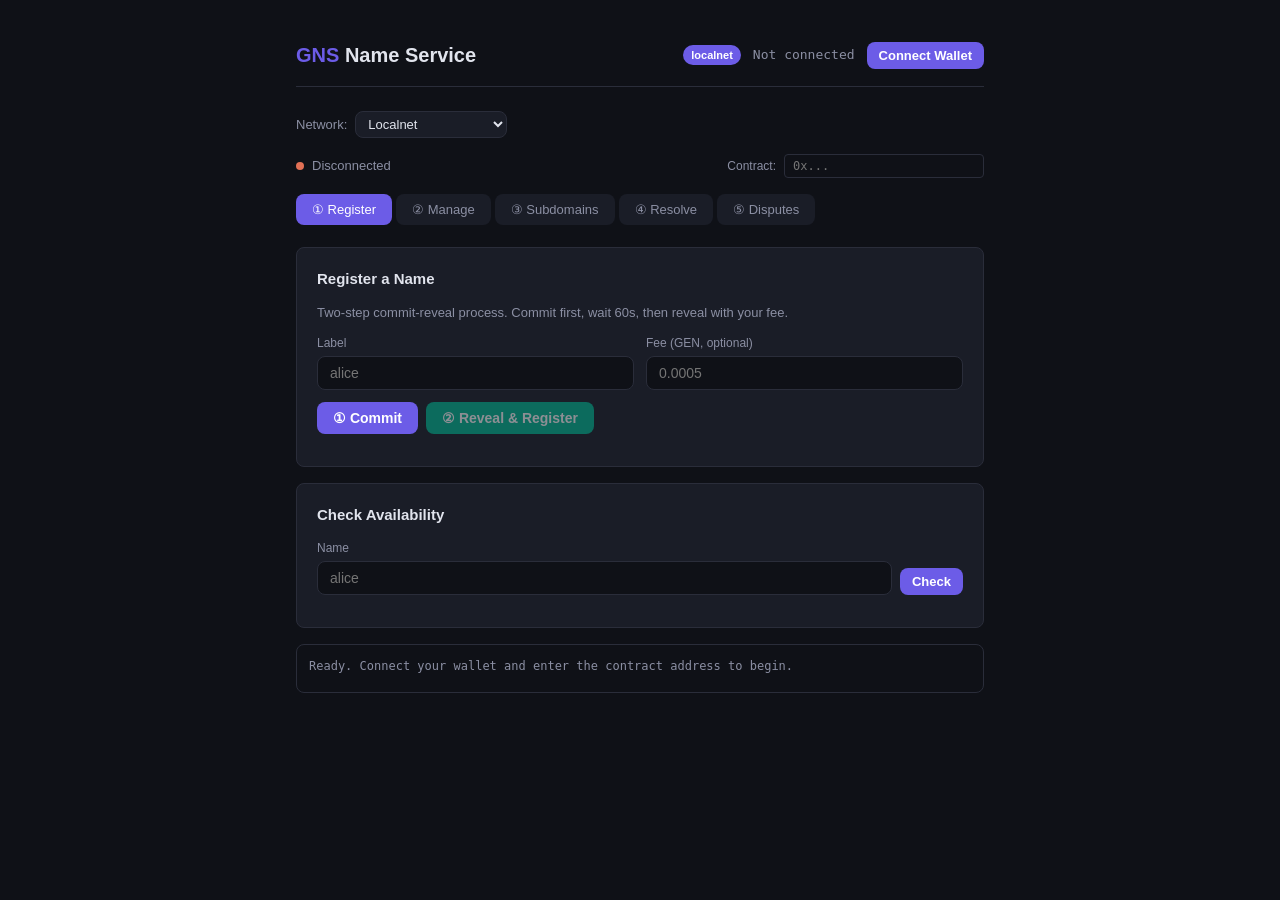
==== frontend/index.html @ 8f286715 "test frontend" ====
<!DOCTYPE html>
<html lang="en">
<head>
<meta charset="UTF-8">
<meta name="viewport" content="width=device-width, initial-scale=1.0">
<title>GNS — GenLayer Name Service</title>
<style>
  :root {
    --bg: #0f1117;
    --surface: #1a1d27;
    --border: #2a2d3a;
    --text: #e1e4ed;
    --muted: #8b8fa3;
    --accent: #6c5ce7;
    --accent-hover: #7c6ef7;
    --success: #00b894;
    --error: #e17055;
    --warning: #fdcb6e;
    --radius: 8px;
    --font: 'Inter', -apple-system, BlinkMacSystemFont, 'Segoe UI', sans-serif;
  }

  * { margin: 0; padding: 0; box-sizing: border-box; }

  body {
    font-family: var(--font);
    background: var(--bg);
    color: var(--text);
    min-height: 100vh;
    line-height: 1.5;
  }

  .container { max-width: 720px; margin: 0 auto; padding: 24px 16px; }

  /* Header */
  .header {
    display: flex;
    align-items: center;
    justify-content: space-between;
    padding: 16px 0;
    border-bottom: 1px solid var(--border);
    margin-bottom: 24px;
  }
  .header h1 { font-size: 20px; font-weight: 700; }
  .header h1 span { color: var(--accent); }

  .wallet-info {
    display: flex;
    align-items: center;
    gap: 12px;
  }
  .wallet-info .address {
    font-size: 13px;
    color: var(--muted);
    font-family: monospace;
  }
  .wallet-info .network-badge {
    font-size: 11px;
    padding: 2px 8px;
    border-radius: 12px;
    background: var(--accent);
    color: white;
    font-weight: 600;
  }

  /* Network selector */
  .network-row {
    display: flex;
    align-items: center;
    gap: 8px;
    margin-bottom: 16px;
  }
  .network-row label { font-size: 13px; color: var(--muted); }
  .network-row select {
    background: var(--surface);
    border: 1px solid var(--border);
    color: var(--text);
    padding: 4px 8px;
    border-radius: var(--radius);
    font-size: 13px;
  }

  /* Buttons */
  .btn {
    padding: 8px 16px;
    border: none;
    border-radius: var(--radius);
    font-size: 14px;
    font-weight: 600;
    cursor: pointer;
    transition: background 0.15s, opacity 0.15s;
    font-family: var(--font);
  }
  .btn:disabled { opacity: 0.5; cursor: not-allowed; }
  .btn-primary { background: var(--accent); color: white; }
  .btn-primary:hover:not(:disabled) { background: var(--accent-hover); }
  .btn-sm { padding: 6px 12px; font-size: 13px; }
  .btn-danger { background: var(--error); color: white; }
  .btn-success { background: var(--success); color: white; }

  /* Inputs */
  .input-group { margin-bottom: 12px; }
  .input-group label {
    display: block;
    font-size: 12px;
    color: var(--muted);
    margin-bottom: 4px;
    font-weight: 500;
  }
  .input-group input, .input-group textarea {
    width: 100%;
    padding: 8px 12px;
    background: var(--bg);
    border: 1px solid var(--border);
    border-radius: var(--radius);
    color: var(--text);
    font-size: 14px;
    font-family: var(--font);
  }
  .input-group input:focus, .input-group textarea:focus {
    outline: none;
    border-color: var(--accent);
  }
  .input-group textarea { resize: vertical; min-height: 60px; }
  .input-row { display: flex; gap: 8px; align-items: flex-end; }
  .input-row .input-group { flex: 1; }

  /* Tabs */
  .tabs {
    display: flex;
    gap: 4px;
    margin-bottom: 20px;
    overflow-x: auto;
    padding-bottom: 2px;
  }
  .tab {
    padding: 8px 16px;
    border: none;
    background: var(--surface);
    color: var(--muted);
    border-radius: var(--radius);
    cursor: pointer;
    font-size: 13px;
    font-weight: 500;
    white-space: nowrap;
    transition: background 0.15s, color 0.15s;
    font-family: var(--font);
  }
  .tab.active { background: var(--accent); color: white; }
  .tab:hover:not(.active) { background: var(--border); color: var(--text); }

  /* Panels */
  .panel { display: none; }
  .panel.active { display: block; }

  .card {
    background: var(--surface);
    border: 1px solid var(--border);
    border-radius: var(--radius);
    padding: 20px;
    margin-bottom: 16px;
  }
  .card h3 {
    font-size: 15px;
    font-weight: 600;
    margin-bottom: 12px;
    color: var(--text);
  }
  .card p { font-size: 13px; color: var(--muted); margin-bottom: 12px; }

  /* Timer */
  .timer {
    font-size: 13px;
    color: var(--warning);
    margin: 8px 0;
    font-weight: 500;
  }
  .timer.ready { color: var(--success); }

  /* Log */
  .log-area {
    background: var(--bg);
    border: 1px solid var(--border);
    border-radius: var(--radius);
    padding: 12px;
    max-height: 240px;
    overflow-y: auto;
    font-family: 'SF Mono', 'Fira Code', monospace;
    font-size: 12px;
    line-height: 1.6;
    margin-top: 16px;
  }
  .log-entry { margin-bottom: 4px; }
  .log-entry.info { color: var(--muted); }
  .log-entry.success { color: var(--success); }
  .log-entry.error { color: var(--error); }
  .log-entry.warn { color: var(--warning); }

  .status-bar {
    display: flex;
    align-items: center;
    gap: 8px;
    margin-bottom: 16px;
    font-size: 13px;
    color: var(--muted);
  }
  .status-dot {
    width: 8px;
    height: 8px;
    border-radius: 50%;
    background: var(--error);
  }
  .status-dot.connected { background: var(--success); }

  .spinner {
    display: inline-block;
    width: 14px;
    height: 14px;
    border: 2px solid var(--border);
    border-top-color: var(--accent);
    border-radius: 50%;
    animation: spin 0.6s linear infinite;
    vertical-align: middle;
    margin-right: 6px;
  }
  @keyframes spin { to { transform: rotate(360deg); } }

  .hidden { display: none !important; }

  .result-box {
    background: var(--bg);
    border: 1px solid var(--border);
    border-radius: var(--radius);
    padding: 12px;
    margin-top: 12px;
    font-size: 13px;
    word-break: break-all;
  }
  .result-box .label { color: var(--muted); font-size: 11px; text-transform: uppercase; margin-bottom: 4px; }
  .result-box .value { font-family: monospace; }

  .two-col { display: grid; grid-template-columns: 1fr 1fr; gap: 12px; }
  @media (max-width: 500px) { .two-col { grid-template-columns: 1fr; } }
</style>
</head>
<body>

<div class="container">
  <!-- Header -->
  <div class="header">
    <h1><span>GNS</span> Name Service</h1>
    <div class="wallet-info">
      <span class="network-badge" id="networkBadge">localnet</span>
      <span class="address" id="walletAddress">Not connected</span>
      <button class="btn btn-primary btn-sm" id="connectBtn" onclick="connectWallet()">Connect Wallet</button>
    </div>
  </div>

  <!-- Network selector -->
  <div class="network-row">
    <label>Network:</label>
    <select id="networkSelect" onchange="switchNetwork(this.value)">
      <option value="localnet">Localnet</option>
      <option value="studionet">StudioNet (gasless)</option>
      <option value="testnetBradbury">Testnet Bradbury</option>
      <option value="testnetAsimov">Testnet Asimov</option>
    </select>
  </div>

  <!-- Status -->
  <div class="status-bar">
    <div class="status-dot" id="statusDot"></div>
    <span id="statusText">Disconnected</span>
    <span style="margin-left: auto; font-size: 12px;">Contract:</span>
    <input type="text" id="contractAddr" placeholder="0x..."
      style="width: 200px; padding: 4px 8px; background: var(--bg); border: 1px solid var(--border); border-radius: 4px; color: var(--text); font-size: 12px; font-family: monospace;">
  </div>

  <!-- Tabs -->
  <div class="tabs">
    <button class="tab active" onclick="switchTab('register')">① Register</button>
    <button class="tab" onclick="switchTab('manage')">② Manage</button>
    <button class="tab" onclick="switchTab('subdomain')">③ Subdomains</button>
    <button class="tab" onclick="switchTab('resolve')">④ Resolve</button>
    <button class="tab" onclick="switchTab('disputes')">⑤ Disputes</button>
  </div>

  <!-- Panel: Register -->
  <div class="panel active" id="panel-register">
    <div class="card">
      <h3>Register a Name</h3>
      <p>Two-step commit-reveal process. Commit first, wait 60s, then reveal with your fee.</p>

      <div class="two-col">
        <div class="input-group">
          <label>Label</label>
          <input type="text" id="regLabel" placeholder="alice">
        </div>
        <div class="input-group">
          <label>Fee (GEN, optional)</label>
          <input type="text" id="regFee" placeholder="0.0005">
        </div>
      </div>

      <div style="display: flex; gap: 8px; align-items: center; margin-bottom: 12px;">
        <button class="btn btn-primary" id="commitBtn" onclick="doCommit()">① Commit</button>
        <button class="btn btn-success" id="revealBtn" onclick="doReveal()" disabled>② Reveal & Register</button>
      </div>

      <div class="timer hidden" id="commitTimer">Waiting… 60s remaining</div>

      <div class="result-box hidden" id="regResult">
        <div class="label">Result</div>
        <div class="value" id="regResultValue"></div>
      </div>
    </div>

    <div class="card">
      <h3>Check Availability</h3>
      <div class="input-row">
        <div class="input-group">
          <label>Name</label>
          <input type="text" id="availName" placeholder="alice">
        </div>
        <button class="btn btn-primary btn-sm" onclick="checkAvailability()" style="margin-bottom: 12px;">Check</button>
      </div>
      <div class="result-box hidden" id="availResult">
        <div class="label">Status</div>
        <div class="value" id="availResultValue"></div>
      </div>
    </div>
  </div>

  <!-- Panel: Manage -->
  <div class="panel" id="panel-manage">
    <div class="card">
      <h3>Set Resolved Address</h3>
      <div class="input-group">
        <label>Name</label>
        <input type="text" id="setName" placeholder="alice">
      </div>
      <div class="input-group">
        <label>Target Address</label>
        <input type="text" id="setAddr" placeholder="0x...">
      </div>
      <button class="btn btn-primary" onclick="doSetAddr()">Set Address</button>
    </div>

    <div class="card">
      <h3>Set Text Record</h3>
      <div class="two-col">
        <div class="input-group">
          <label>Name</label>
          <input type="text" id="textName" placeholder="alice">
        </div>
        <div class="input-group">
          <label>Key</label>
          <input type="text" id="textKey" placeholder="avatar">
        </div>
      </div>
      <div class="input-group">
        <label>Value</label>
        <input type="text" id="textValue" placeholder="ipfs://Qm...">
      </div>
      <button class="btn btn-primary" onclick="doSetText()">Set Text</button>
    </div>

    <div class="card">
      <h3>Set Primary Name</h3>
      <div class="input-group">
        <label>Name</label>
        <input type="text" id="primaryName" placeholder="alice">
      </div>
      <button class="btn btn-primary" onclick="doSetPrimary()">Set Primary</button>
    </div>

    <div class="card">
      <h3>Transfer Name</h3>
      <div class="two-col">
        <div class="input-group">
          <label>Name</label>
          <input type="text" id="transferName" placeholder="alice">
        </div>
        <div class="input-group">
          <label>New Owner</label>
          <input type="text" id="transferTo" placeholder="0x...">
        </div>
      </div>
      <button class="btn btn-primary" onclick="doTransfer()">Transfer</button>
    </div>

    <div class="card">
      <h3>Renew Name</h3>
      <div class="input-row">
        <div class="input-group">
          <label>Name</label>
          <input type="text" id="renewName" placeholder="alice">
        </div>
        <div class="input-group">
          <label>Fee (GEN)</label>
          <input type="text" id="renewFee" placeholder="0.0005">
        </div>
      </div>
      <button class="btn btn-primary" onclick="doRenew()">Renew</button>
    </div>
  </div>

  <!-- Panel: Subdomains -->
  <div class="panel" id="panel-subdomain">
    <div class="card">
      <h3>Register Subdomain</h3>
      <p>Creates a subdomain under a name you own. e.g. "blog" under "alice" → "blog.alice"</p>
      <div class="two-col">
        <div class="input-group">
          <label>Subdomain Label</label>
          <input type="text" id="subLabel" placeholder="blog">
        </div>
        <div class="input-group">
          <label>Parent Name</label>
          <input type="text" id="subParent" placeholder="alice">
        </div>
      </div>
      <button class="btn btn-primary" onclick="doRegisterSubdomain()">Register Subdomain</button>
    </div>
  </div>

  <!-- Panel: Resolve -->
  <div class="panel" id="panel-resolve">
    <div class="card">
      <h3>Resolve Name</h3>
      <div class="input-row">
        <div class="input-group">
          <label>Full Name</label>
          <input type="text" id="resolveName" placeholder="alice">
        </div>
        <button class="btn btn-primary btn-sm" onclick="doResolve()" style="margin-bottom: 12px;">Resolve</button>
      </div>
      <div class="result-box hidden" id="resolveResult">
        <div class="label">Resolved Address</div>
        <div class="value" id="resolveResultValue"></div>
      </div>
    </div>

    <div class="card">
      <h3>Reverse Resolve</h3>
      <div class="input-row">
        <div class="input-group">
          <label>Address</label>
          <input type="text" id="rresolveAddr" placeholder="0x...">
        </div>
        <button class="btn btn-primary btn-sm" onclick="doReverseResolve()" style="margin-bottom: 12px;">Lookup</button>
      </div>
      <div class="result-box hidden" id="rresolveResult">
        <div class="label">Primary Name</div>
        <div class="value" id="rresolveResultValue"></div>
      </div>
    </div>

    <div class="card">
      <h3>Get Text Record</h3>
      <div class="two-col">
        <div class="input-group">
          <label>Name</label>
          <input type="text" id="getTextName" placeholder="alice">
        </div>
        <div class="input-group">
          <label>Key</label>
          <input type="text" id="getTextKey" placeholder="avatar">
        </div>
      </div>
      <button class="btn btn-primary" onclick="doGetText()">Get Text</button>
      <div class="result-box hidden" id="getTextResult">
        <div class="label">Value</div>
        <div class="value" id="getTextResultValue"></div>
      </div>
    </div>
  </div>

  <!-- Panel: Disputes -->
  <div class="panel" id="panel-disputes">
    <div class="card">
      <h3>File Dispute</h3>
      <p>Report a name for bad-faith registration or impersonation.</p>
      <div class="input-group">
        <label>Disputed Name</label>
        <input type="text" id="dispName" placeholder="coinbase">
      </div>
      <div class="input-group">
        <label>Reason</label>
        <input type="text" id="dispReason" placeholder="Phishing impersonation">
      </div>
      <div class="input-group">
        <label>Evidence URL</label>
        <input type="text" id="dispEvidence" placeholder="https://...">
      </div>
      <button class="btn btn-primary" onclick="doFileDispute()">File Dispute</button>
    </div>

    <div class="card">
      <h3>Resolve Dispute</h3>
      <div class="input-row">
        <div class="input-group">
          <label>Dispute ID</label>
          <input type="number" id="dispResolveId" placeholder="0">
        </div>
        <button class="btn btn-primary btn-sm" onclick="doResolveDispute()" style="margin-bottom: 12px;">Resolve</button>
      </div>
    </div>

    <div class="card">
      <h3>Get Dispute</h3>
      <div class="input-row">
        <div class="input-group">
          <label>Dispute ID</label>
          <input type="number" id="dispGetId" placeholder="0">
        </div>
        <button class="btn btn-primary btn-sm" onclick="doGetDispute()" style="margin-bottom: 12px;">Get</button>
      </div>
      <div class="result-box hidden" id="dispGetResult">
        <div class="label">Dispute</div>
        <div class="value" id="dispGetResultValue"></div>
      </div>
    </div>
  </div>

  <!-- Log -->
  <div class="log-area" id="logArea">
    <div class="log-entry info">Ready. Connect your wallet and enter the contract address to begin.</div>
  </div>
</div>

<script type="module">
// ==========================================================================
// GenLayerJS SDK import
// ==========================================================================
import { createClient, createAccount } from 'https://esm.sh/genlayer-js@latest';
import * as chains from 'https://esm.sh/genlayer-js@latest/chains';
import { TransactionStatus } from 'https://esm.sh/genlayer-js@latest/types';

// ==========================================================================
// State
// ==========================================================================
let client = null;
let readClient = null;
let account = null;
let currentChain = chains.localnet;
let currentAddress = '';
let commitState = { secret: null, key: null, timer: null, ready: false };

// Chain map
const chainMap = {
  localnet: chains.localnet,
  studionet: chains.studionet,
  testnetBradbury: chains.testnetBradbury,
  testnetAsimov: chains.testnetAsimov,
};

// ==========================================================================
// Logging
// ==========================================================================
function log(msg, type = 'info') {
  const area = document.getElementById('logArea');
  const entry = document.createElement('div');
  entry.className = `log-entry ${type}`;
  const ts = new Date().toLocaleTimeString();
  entry.textContent = `[${ts}] ${msg}`;
  area.appendChild(entry);
  area.scrollTop = area.scrollHeight;
}

function setStatus(connected) {
  document.getElementById('statusDot').className = `status-dot${connected ? ' connected' : ''}`;
  document.getElementById('statusText').textContent = connected ? 'Connected' : 'Disconnected';
}

// ==========================================================================
// Wallet connection
// ==========================================================================
window.connectWallet = async function() {
  try {
    if (!window.ethereum) {
      log('No wallet detected. Install MetaMask.', 'error');
      return;
    }

    log('Connecting wallet…');
    const accounts = await window.ethereum.request({ method: 'eth_requestAccounts' });
    currentAddress = accounts[0];

    document.getElementById('walletAddress').textContent =
      currentAddress.slice(0, 6) + '…' + currentAddress.slice(-4);

    // Build clients
    readClient = createClient({ chain: currentChain });

    account = createAccount();
    client = createClient({
      chain: currentChain,
      account: account,
      provider: window.ethereum,
    });

    setStatus(true);
    log(`Connected: ${currentAddress}`, 'success');
  } catch (err) {
    log(`Connection failed: ${err.message}`, 'error');
  }
};

// ==========================================================================
// Network switching
// ==========================================================================
window.switchNetwork = async function(network) {
  currentChain = chainMap[network] || chains.localnet;
  document.getElementById('networkBadge').textContent = network;

  if (client) {
    readClient = createClient({ chain: currentChain });
    client = createClient({
      chain: currentChain,
      account: account,
      provider: window.ethereum,
    });
    log(`Switched to ${network}`, 'success');
  }
};

// ==========================================================================
// Tab switching
// ==========================================================================
window.switchTab = function(name) {
  document.querySelectorAll('.tab').forEach(t => t.classList.remove('active'));
  document.querySelectorAll('.panel').forEach(p => p.classList.remove('active'));
  document.getElementById(`panel-${name}`).classList.add('active');
  // Find and activate the matching tab button
  document.querySelectorAll('.tab').forEach(t => {
    if (t.textContent.toLowerCase().includes(name.substring(0, 4))) t.classList.add('active');
  });
};

// ==========================================================================
// Helpers
// ==========================================================================
function getAddr() {
  const v = document.getElementById('contractAddr').value.trim();
  if (!v) { log('Enter the contract address first.', 'error'); return null; }
  return v;
}

function toWei(genStr) {
  if (!genStr || genStr === '0') return 0n;
  return BigInt(Math.round(parseFloat(genStr) * 1e18));
}

function showResult(id, value) {
  const box = document.getElementById(id);
  box.classList.remove('hidden');
  document.getElementById(id + 'Value').textContent = value;
}

async function waitForTx(hash, label) {
  log(`Tx submitted: ${hash}`, 'info');
  log(`Waiting for finalization…`);
  const receipt = await client.waitForTransactionReceipt({
    hash,
    status: TransactionStatus.FINALIZED,
    fullTransaction: false,
  });
  if (receipt.txExecutionResultName === 'FINISHED_WITH_RETURN') {
    log(`${label} ✓ Finalized`, 'success');
  } else if (receipt.txExecutionResultName === 'FINISHED_WITH_ERROR') {
    log(`${label} ✗ Execution failed`, 'error');
  } else {
    log(`${label} — Result: ${receipt.txExecutionResultName}`, 'warn');
  }
  return receipt;
}

// ==========================================================================
// 1. REGISTER — Commit / Reveal
// ==========================================================================
window.doCommit = async function() {
  const addr = getAddr();
  if (!addr || !client) return;

  const label = document.getElementById('regLabel').value.trim();
  if (!label) { log('Enter a label.', 'error'); return; }

  try {
    // Generate random 32-byte secret
    const secretBytes = crypto.getRandomValues(new Uint8Array(32));
    const secret = '0x' + Array.from(secretBytes).map(b => b.toString(16).padStart(2, '0')).join('');

    // Compute commitment hash (mirrors make_commitment)
    const normalized = label.toLowerCase();
    const labelBytes = new TextEncoder().encode(normalized);
    const senderBytes = hexToBytes(currentAddress);
    const secretBytesArr = hexToBytes(secret);

    const payload = new Uint8Array(labelBytes.length + senderBytes.length + secretBytesArr.length);
    payload.set(labelBytes, 0);
    payload.set(senderBytes, labelBytes.length);
    payload.set(secretBytesArr, labelBytes.length + senderBytes.length);

    const hashBuffer = await crypto.subtle.digest('SHA-256', payload);
    const commitment = '0x' + Array.from(new Uint8Array(hashBuffer)).map(b => b.toString(16).padStart(2, '0')).join('');

    commitState.secret = secret;
    commitState.key = commitment;

    log(`Committing: ${commitment.slice(0, 18)}…`);
    const hash = await client.writeContract({
      address: addr,
      functionName: 'commit',
      args: [commitment],
    });

    await waitForTx(hash, 'Commit');
    log('Secret saved. Wait 60s then click Reveal.', 'success');

    // Start countdown
    startCommitTimer();
  } catch (err) {
    log(`Commit failed: ${err.message}`, 'error');
  }
};

window.doReveal = async function() {
  const addr = getAddr();
  if (!addr || !client) return;

  const label = document.getElementById('regLabel').value.trim();
  if (!label) { log('Enter a label.', 'error'); return; }
  if (!commitState.secret) { log('No commitment found. Commit first.', 'error'); return; }

  try {
    const feeStr = document.getElementById('regFee').value.trim();
    const value = toWei(feeStr || '0.0005');

    log(`Revealing "${label}" with fee ${value / 10n**18n} GEN…`);
    const hash = await client.writeContract({
      address: addr,
      functionName: 'reveal',
      args: [label, commitState.secret],
      value: value,
    });

    const receipt = await waitForTx(hash, 'Reveal & Register');
    showResult('regResult', `Name "${label}" registered!`);
    commitState = { secret: null, key: null, timer: null, ready: false };
    document.getElementById('commitTimer').classList.add('hidden');
  } catch (err) {
    log(`Reveal failed: ${err.message}`, 'error');
  }
};

function startCommitTimer() {
  const timerEl = document.getElementById('commitTimer');
  const revealBtn = document.getElementById('revealBtn');
  timerEl.classList.remove('hidden');
  revealBtn.disabled = true;

  let remaining = 60;
  timerEl.textContent = `Waiting… ${remaining}s remaining`;
  timerEl.classList.remove('ready');

  if (commitState.timer) clearInterval(commitState.timer);
  commitState.timer = setInterval(() => {
    remaining--;
    if (remaining <= 0) {
      clearInterval(commitState.timer);
      timerEl.textContent = '✓ Ready to reveal';
      timerEl.classList.add('ready');
      revealBtn.disabled = false;
      commitState.ready = true;
    } else {
      timerEl.textContent = `Waiting… ${remaining}s remaining`;
    }
  }, 1000);
}

function hexToBytes(hex) {
  const clean = hex.startsWith('0x') ? hex.slice(2) : hex;
  const bytes = new Uint8Array(clean.length / 2);
  for (let i = 0; i < clean.length; i += 2) {
    bytes[i / 2] = parseInt(clean.substr(i, 2), 16);
  }
  return bytes;
}

// ==========================================================================
// Check Availability
// ==========================================================================
window.checkAvailability = async function() {
  const addr = getAddr();
  if (!addr || !readClient) return;

  const name = document.getElementById('availName').value.trim();
  if (!name) { log('Enter a name.', 'error'); return; }

  try {
    const result = await readClient.readContract({
      address: addr,
      functionName: 'is_available',
      args: [name, ''],
    });
    showResult('availResult', result ? '✓ Available' : '✗ Taken');
    log(`is_available("${name}") = ${result}`);
  } catch (err) {
    log(`Check failed: ${err.message}`, 'error');
  }
};

// ==========================================================================
// 2. MANAGE — Set records
// ==========================================================================
window.doSetAddr = async function() {
  const addr = getAddr();
  if (!addr || !client) return;

  const name = document.getElementById('setName').value.trim();
  const target = document.getElementById('setAddr').value.trim();
  if (!name || !target) { log('Fill in both fields.', 'error'); return; }

  try {
    log(`Setting addr for "${name}" → ${target}`);
    const hash = await client.writeContract({
      address: addr,
      functionName: 'set_addr',
      args: [name, target],
    });
    await waitForTx(hash, 'set_addr');
  } catch (err) {
    log(`set_addr failed: ${err.message}`, 'error');
  }
};

window.doSetText = async function() {
  const addr = getAddr();
  if (!addr || !client) return;

  const name = document.getElementById('textName').value.trim();
  const key = document.getElementById('textKey').value.trim();
  const value = document.getElementById('textValue').value.trim();
  if (!name || !key) { log('Name and key required.', 'error'); return; }

  try {
    log(`Setting text "${key}" for "${name}"`);
    const hash = await client.writeContract({
      address: addr,
      functionName: 'set_text',
      args: [name, key, value],
    });
    await waitForTx(hash, 'set_text');
  } catch (err) {
    log(`set_text failed: ${err.message}`, 'error');
  }
};

window.doSetPrimary = async function() {
  const addr = getAddr();
  if (!addr || !client) return;

  const name = document.getElementById('primaryName').value.trim();
  if (!name) { log('Enter a name.', 'error'); return; }

  try {
    log(`Setting primary name: "${name}"`);
    const hash = await client.writeContract({
      address: addr,
      functionName: 'set_primary_name',
      args: [name],
    });
    await waitForTx(hash, 'set_primary_name');
  } catch (err) {
    log(`set_primary_name failed: ${err.message}`, 'error');
  }
};

window.doTransfer = async function() {
  const addr = getAddr();
  if (!addr || !client) return;

  const name = document.getElementById('transferName').value.trim();
  const to = document.getElementById('transferTo').value.trim();
  if (!name || !to) { log('Fill in both fields.', 'error'); return; }

  try {
    log(`Transferring "${name}" → ${to}`);
    const hash = await client.writeContract({
      address: addr,
      functionName: 'transfer',
      args: [name, to],
    });
    await waitForTx(hash, 'transfer');
  } catch (err) {
    log(`transfer failed: ${err.message}`, 'error');
  }
};

window.doRenew = async function() {
  const addr = getAddr();
  if (!addr || !client) return;

  const name = document.getElementById('renewName').value.trim();
  if (!name) { log('Enter a name.', 'error'); return; }

  try {
    const feeStr = document.getElementById('renewFee').value.trim();
    const value = toWei(feeStr || '0.0005');
    log(`Renewing "${name}" with fee ${value / 10n**18n} GEN`);
    const hash = await client.writeContract({
      address: addr,
      functionName: 'renew',
      args: [name],
      value: value,
    });
    await waitForTx(hash, 'renew');
  } catch (err) {
    log(`renew failed: ${err.message}`, 'error');
  }
};

// ==========================================================================
// 3. SUBDOMAINS
// ==========================================================================
window.doRegisterSubdomain = async function() {
  const addr = getAddr();
  if (!addr || !client) return;

  const label = document.getElementById('subLabel').value.trim();
  const parent = document.getElementById('subParent').value.trim();
  if (!label || !parent) { log('Fill in both fields.', 'error'); return; }

  try {
    log(`Registering subdomain: ${label}.${parent}`);
    const hash = await client.writeContract({
      address: addr,
      functionName: 'register_subdomain',
      args: [label, parent],
    });
    const receipt = await waitForTx(hash, 'register_subdomain');
    log(`Subdomain registered: ${label}.${parent}`, 'success');
  } catch (err) {
    log(`register_subdomain failed: ${err.message}`, 'error');
  }
};

// ==========================================================================
// 4. RESOLVE
// ==========================================================================
window.doResolve = async function() {
  const addr = getAddr();
  if (!addr || !readClient) return;

  const name = document.getElementById('resolveName').value.trim();
  if (!name) { log('Enter a name.', 'error'); return; }

  try {
    const result = await readClient.readContract({
      address: addr,
      functionName: 'resolve',
      args: [name],
    });
    showResult('resolveResult', result);
    log(`resolve("${name}") = ${result}`);
  } catch (err) {
    log(`resolve failed: ${err.message}`, 'error');
  }
};

window.doReverseResolve = async function() {
  const addr = getAddr();
  if (!addr || !readClient) return;

  const raddr = document.getElementById('rresolveAddr').value.trim();
  if (!raddr) { log('Enter an address.', 'error'); return; }

  try {
    const result = await readClient.readContract({
      address: addr,
      functionName: 'reverse_resolve',
      args: [raddr],
    });
    showResult('rresolveResult', result || '(none)');
    log(`reverse_resolve(${raddr.slice(0, 10)}…) = ${result || '(none)'}`);
  } catch (err) {
    log(`reverse_resolve failed: ${err.message}`, 'error');
  }
};

window.doGetText = async function() {
  const addr = getAddr();
  if (!addr || !readClient) return;

  const name = document.getElementById('getTextName').value.trim();
  const key = document.getElementById('getTextKey').value.trim();
  if (!name || !key) { log('Fill in both fields.', 'error'); return; }

  try {
    const result = await readClient.readContract({
      address: addr,
      functionName: 'get_text',
      args: [name, key],
    });
    showResult('getTextResult', result || '(empty)');
    log(`get_text("${name}", "${key}") = ${result || '(empty)'}`);
  } catch (err) {
    log(`get_text failed: ${err.message}`, 'error');
  }
};

// ==========================================================================
// 5. DISPUTES
// ==========================================================================
window.doFileDispute = async function() {
  const addr = getAddr();
  if (!addr || !client) return;

  const name = document.getElementById('dispName').value.trim();
  const reason = document.getElementById('dispReason').value.trim();
  const evidence = document.getElementById('dispEvidence').value.trim();
  if (!name || !reason || !evidence) { log('All fields required.', 'error'); return; }

  try {
    log(`Filing dispute against "${name}"…`);
    const hash = await client.writeContract({
      address: addr,
      functionName: 'file_dispute',
      args: [name, reason, evidence],
    });
    const receipt = await waitForTx(hash, 'file_dispute');
    log('Dispute filed. Use resolve_dispute to adjudicate.', 'success');
  } catch (err) {
    log(`file_dispute failed: ${err.message}`, 'error');
  }
};

window.doResolveDispute = async function() {
  const addr = getAddr();
  if (!addr || !client) return;

  const id = document.getElementById('dispResolveId').value.trim();
  if (id === '') { log('Enter a dispute ID.', 'error'); return; }

  try {
    log(`Resolving dispute #${id}…`);
    const hash = await client.writeContract({
      address: addr,
      functionName: 'resolve_dispute',
      args: [parseInt(id)],
    });
    await waitForTx(hash, 'resolve_dispute');
  } catch (err) {
    log(`resolve_dispute failed: ${err.message}`, 'error');
  }
};

window.doGetDispute = async function() {
  const addr = getAddr();
  if (!addr || !readClient) return;

  const id = document.getElementById('dispGetId').value.trim();
  if (id === '') { log('Enter a dispute ID.', 'error'); return; }

  try {
    const result = await readClient.readContract({
      address: addr,
      functionName: 'get_dispute',
      args: [parseInt(id)],
    });
    const pretty = JSON.stringify(result, null, 2);
    showResult('dispGetResult', pretty);
    log(`Dispute #${id}:`, 'info');
    log(pretty);
  } catch (err) {
    log(`get_dispute failed: ${err.message}`, 'error');
  }
};

</script>

</body>
</html>
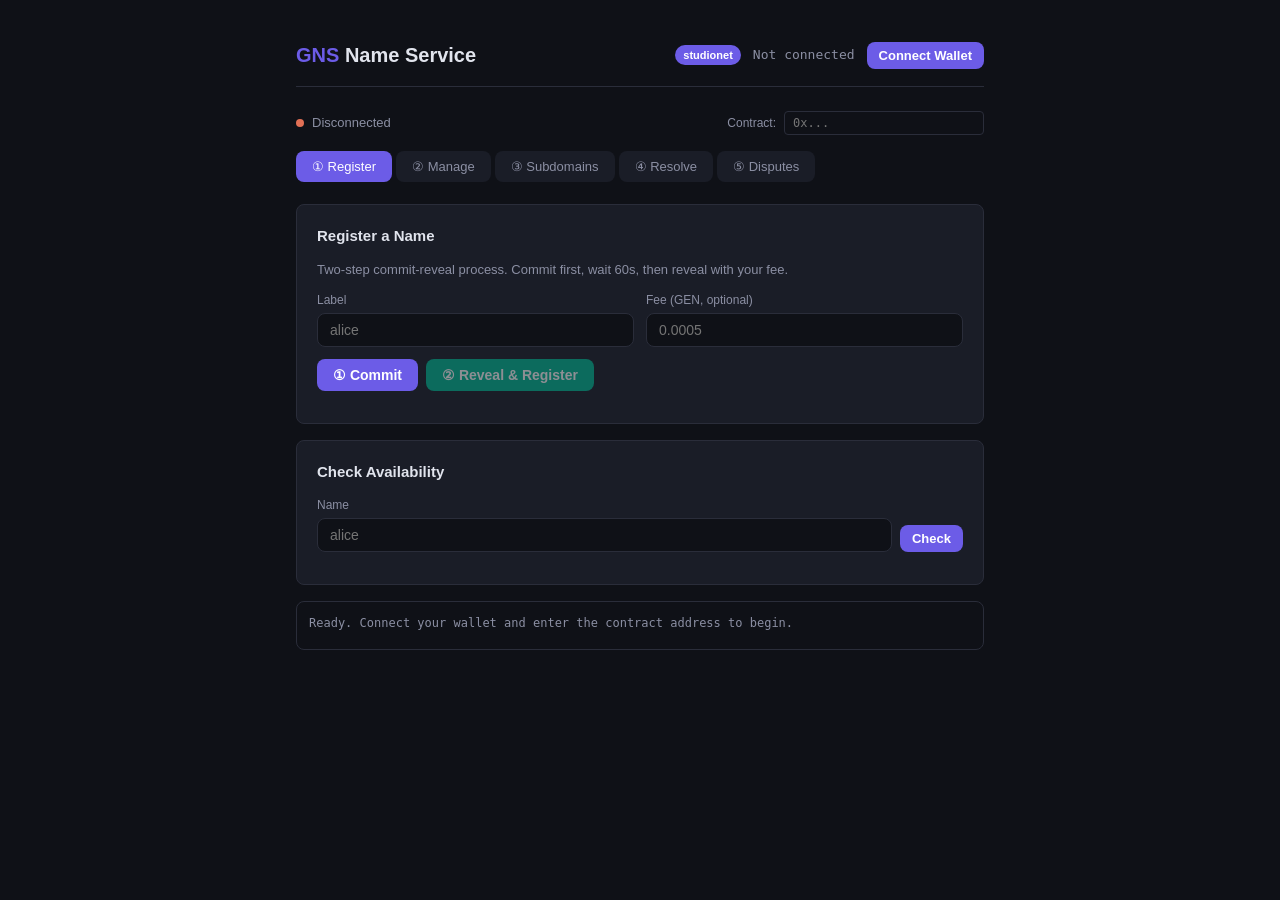
==== commit 3ab30866: "debug still" ====
--- a/frontend/index.html
+++ b/frontend/index.html
@@ -63,23 +63,6 @@
     font-weight: 600;
   }
 
-  /* Network selector */
-  .network-row {
-    display: flex;
-    align-items: center;
-    gap: 8px;
-    margin-bottom: 16px;
-  }
-  .network-row label { font-size: 13px; color: var(--muted); }
-  .network-row select {
-    background: var(--surface);
-    border: 1px solid var(--border);
-    color: var(--text);
-    padding: 4px 8px;
-    border-radius: var(--radius);
-    font-size: 13px;
-  }
-
   /* Buttons */
   .btn {
     padding: 8px 16px;
@@ -250,21 +233,10 @@
   <div class="header">
     <h1><span>GNS</span> Name Service</h1>
     <div class="wallet-info">
-      <span class="network-badge" id="networkBadge">localnet</span>
+      <span class="network-badge" id="networkBadge">studionet</span>
       <span class="address" id="walletAddress">Not connected</span>
       <button class="btn btn-primary btn-sm" id="connectBtn" onclick="connectWallet()">Connect Wallet</button>
     </div>
-  </div>
-
-  <!-- Network selector -->
-  <div class="network-row">
-    <label>Network:</label>
-    <select id="networkSelect" onchange="switchNetwork(this.value)">
-      <option value="localnet">Localnet</option>
-      <option value="studionet">StudioNet (gasless)</option>
-      <option value="testnetBradbury">Testnet Bradbury</option>
-      <option value="testnetAsimov">Testnet Asimov</option>
-    </select>
   </div>
 
   <!-- Status -->
@@ -533,8 +505,8 @@
 // ==========================================================================
 // GenLayerJS SDK import
 // ==========================================================================
-import { createClient, createAccount } from 'https://esm.sh/genlayer-js@latest';
-import * as chains from 'https://esm.sh/genlayer-js@latest/chains';
+import { createClient } from 'https://esm.sh/genlayer-js@latest';
+import { studionet } from 'https://esm.sh/genlayer-js@latest/chains';
 import { TransactionStatus } from 'https://esm.sh/genlayer-js@latest/types';
 
 // ==========================================================================
@@ -542,18 +514,8 @@
 // ==========================================================================
 let client = null;
 let readClient = null;
-let account = null;
-let currentChain = chains.localnet;
 let currentAddress = '';
 let commitState = { secret: null, key: null, timer: null, ready: false };
-
-// Chain map
-const chainMap = {
-  localnet: chains.localnet,
-  studionet: chains.studionet,
-  testnetBradbury: chains.testnetBradbury,
-  testnetAsimov: chains.testnetAsimov,
-};
 
 // ==========================================================================
 // Logging
@@ -591,37 +553,26 @@
       currentAddress.slice(0, 6) + '…' + currentAddress.slice(-4);
 
     // Build clients
-    readClient = createClient({ chain: currentChain });
-
-    account = createAccount();
+    readClient = createClient({ chain: studionet });
+
     client = createClient({
-      chain: currentChain,
-      account: account,
+      chain: studionet,
+      account: currentAddress,
       provider: window.ethereum,
     });
+
+    // Switch MetaMask to studionet before any writes
+    try {
+      await client.connect('studionet');
+      log('Wallet switched to studionet', 'success');
+    } catch (e) {
+      log(`Chain switch: ${e.message}`, 'warn');
+    }
 
     setStatus(true);
     log(`Connected: ${currentAddress}`, 'success');
   } catch (err) {
     log(`Connection failed: ${err.message}`, 'error');
-  }
-};
-
-// ==========================================================================
-// Network switching
-// ==========================================================================
-window.switchNetwork = async function(network) {
-  currentChain = chainMap[network] || chains.localnet;
-  document.getElementById('networkBadge').textContent = network;
-
-  if (client) {
-    readClient = createClient({ chain: currentChain });
-    client = createClient({
-      chain: currentChain,
-      account: account,
-      provider: window.ethereum,
-    });
-    log(`Switched to ${network}`, 'success');
   }
 };
 
@@ -708,6 +659,8 @@
     commitState.secret = secret;
     commitState.key = commitment;
 
+    log(`Frontend commitment: ${commitment}`);
+    log(`  label=${normalized}, sender=${currentAddress}`);
     log(`Committing: ${commitment.slice(0, 18)}…`);
     const hash = await client.writeContract({
       address: addr,
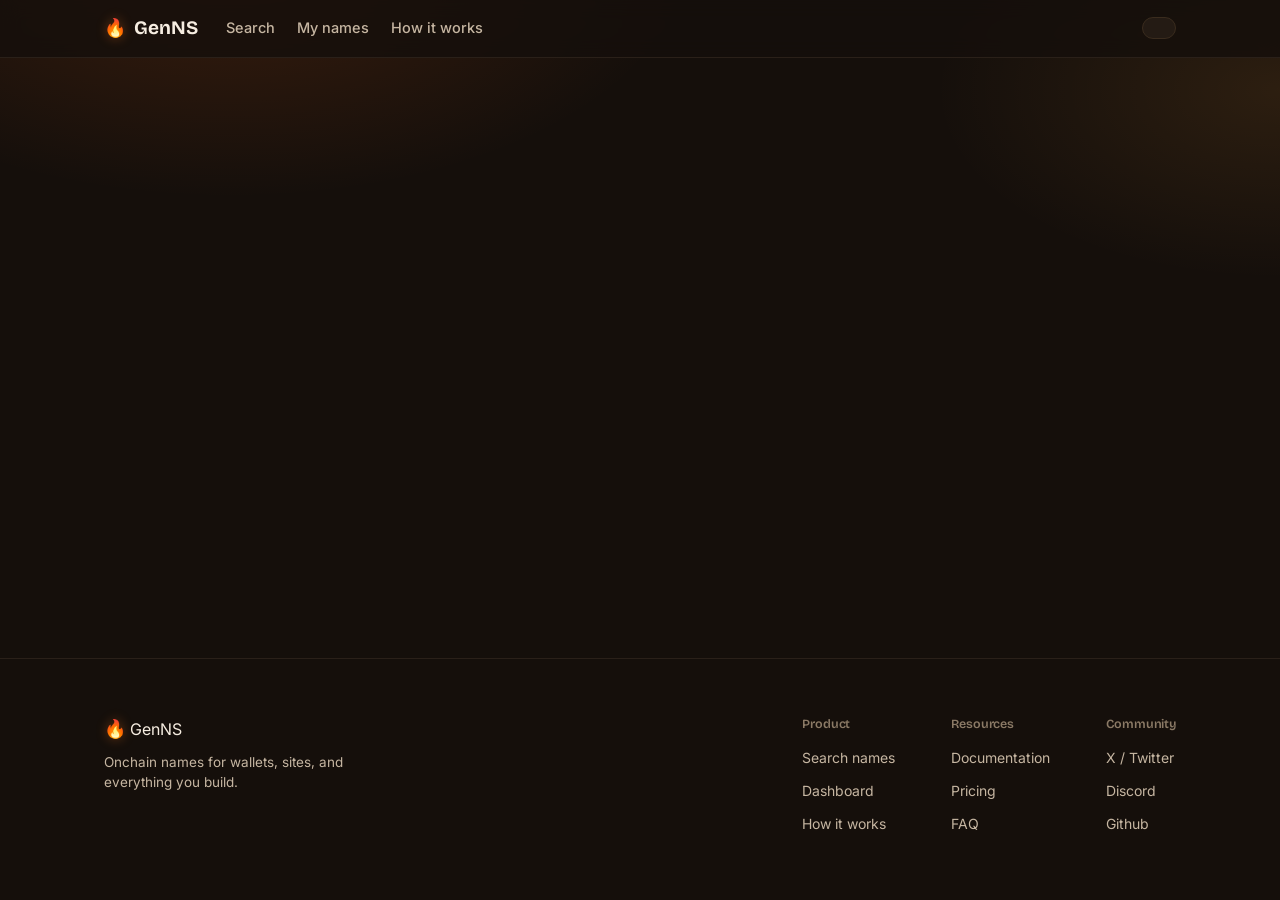
==== commit 27040794: "clean up directory" ====
--- a/frontend/index.html
+++ b/frontend/index.html
@@ -3,1035 +3,183 @@
 <head>
 <meta charset="UTF-8">
 <meta name="viewport" content="width=device-width, initial-scale=1.0">
-<title>GNS — GenLayer Name Service</title>
-<style>
-  :root {
-    --bg: #0f1117;
-    --surface: #1a1d27;
-    --border: #2a2d3a;
-    --text: #e1e4ed;
-    --muted: #8b8fa3;
-    --accent: #6c5ce7;
-    --accent-hover: #7c6ef7;
-    --success: #00b894;
-    --error: #e17055;
-    --warning: #fdcb6e;
-    --radius: 8px;
-    --font: 'Inter', -apple-system, BlinkMacSystemFont, 'Segoe UI', sans-serif;
-  }
-
-  * { margin: 0; padding: 0; box-sizing: border-box; }
-
-  body {
-    font-family: var(--font);
-    background: var(--bg);
-    color: var(--text);
-    min-height: 100vh;
-    line-height: 1.5;
-  }
-
-  .container { max-width: 720px; margin: 0 auto; padding: 24px 16px; }
-
-  /* Header */
-  .header {
-    display: flex;
-    align-items: center;
-    justify-content: space-between;
-    padding: 16px 0;
-    border-bottom: 1px solid var(--border);
-    margin-bottom: 24px;
-  }
-  .header h1 { font-size: 20px; font-weight: 700; }
-  .header h1 span { color: var(--accent); }
-
-  .wallet-info {
-    display: flex;
-    align-items: center;
-    gap: 12px;
-  }
-  .wallet-info .address {
-    font-size: 13px;
-    color: var(--muted);
-    font-family: monospace;
-  }
-  .wallet-info .network-badge {
-    font-size: 11px;
-    padding: 2px 8px;
-    border-radius: 12px;
-    background: var(--accent);
-    color: white;
-    font-weight: 600;
-  }
-
-  /* Buttons */
-  .btn {
-    padding: 8px 16px;
-    border: none;
-    border-radius: var(--radius);
-    font-size: 14px;
-    font-weight: 600;
-    cursor: pointer;
-    transition: background 0.15s, opacity 0.15s;
-    font-family: var(--font);
-  }
-  .btn:disabled { opacity: 0.5; cursor: not-allowed; }
-  .btn-primary { background: var(--accent); color: white; }
-  .btn-primary:hover:not(:disabled) { background: var(--accent-hover); }
-  .btn-sm { padding: 6px 12px; font-size: 13px; }
-  .btn-danger { background: var(--error); color: white; }
-  .btn-success { background: var(--success); color: white; }
-
-  /* Inputs */
-  .input-group { margin-bottom: 12px; }
-  .input-group label {
-    display: block;
-    font-size: 12px;
-    color: var(--muted);
-    margin-bottom: 4px;
-    font-weight: 500;
-  }
-  .input-group input, .input-group textarea {
-    width: 100%;
-    padding: 8px 12px;
-    background: var(--bg);
-    border: 1px solid var(--border);
-    border-radius: var(--radius);
-    color: var(--text);
-    font-size: 14px;
-    font-family: var(--font);
-  }
-  .input-group input:focus, .input-group textarea:focus {
-    outline: none;
-    border-color: var(--accent);
-  }
-  .input-group textarea { resize: vertical; min-height: 60px; }
-  .input-row { display: flex; gap: 8px; align-items: flex-end; }
-  .input-row .input-group { flex: 1; }
-
-  /* Tabs */
-  .tabs {
-    display: flex;
-    gap: 4px;
-    margin-bottom: 20px;
-    overflow-x: auto;
-    padding-bottom: 2px;
-  }
-  .tab {
-    padding: 8px 16px;
-    border: none;
-    background: var(--surface);
-    color: var(--muted);
-    border-radius: var(--radius);
-    cursor: pointer;
-    font-size: 13px;
-    font-weight: 500;
-    white-space: nowrap;
-    transition: background 0.15s, color 0.15s;
-    font-family: var(--font);
-  }
-  .tab.active { background: var(--accent); color: white; }
-  .tab:hover:not(.active) { background: var(--border); color: var(--text); }
-
-  /* Panels */
-  .panel { display: none; }
-  .panel.active { display: block; }
-
-  .card {
-    background: var(--surface);
-    border: 1px solid var(--border);
-    border-radius: var(--radius);
-    padding: 20px;
-    margin-bottom: 16px;
-  }
-  .card h3 {
-    font-size: 15px;
-    font-weight: 600;
-    margin-bottom: 12px;
-    color: var(--text);
-  }
-  .card p { font-size: 13px; color: var(--muted); margin-bottom: 12px; }
-
-  /* Timer */
-  .timer {
-    font-size: 13px;
-    color: var(--warning);
-    margin: 8px 0;
-    font-weight: 500;
-  }
-  .timer.ready { color: var(--success); }
-
-  /* Log */
-  .log-area {
-    background: var(--bg);
-    border: 1px solid var(--border);
-    border-radius: var(--radius);
-    padding: 12px;
-    max-height: 240px;
-    overflow-y: auto;
-    font-family: 'SF Mono', 'Fira Code', monospace;
-    font-size: 12px;
-    line-height: 1.6;
-    margin-top: 16px;
-  }
-  .log-entry { margin-bottom: 4px; }
-  .log-entry.info { color: var(--muted); }
-  .log-entry.success { color: var(--success); }
-  .log-entry.error { color: var(--error); }
-  .log-entry.warn { color: var(--warning); }
-
-  .status-bar {
-    display: flex;
-    align-items: center;
-    gap: 8px;
-    margin-bottom: 16px;
-    font-size: 13px;
-    color: var(--muted);
-  }
-  .status-dot {
-    width: 8px;
-    height: 8px;
-    border-radius: 50%;
-    background: var(--error);
-  }
-  .status-dot.connected { background: var(--success); }
-
-  .spinner {
-    display: inline-block;
-    width: 14px;
-    height: 14px;
-    border: 2px solid var(--border);
-    border-top-color: var(--accent);
-    border-radius: 50%;
-    animation: spin 0.6s linear infinite;
-    vertical-align: middle;
-    margin-right: 6px;
-  }
-  @keyframes spin { to { transform: rotate(360deg); } }
-
-  .hidden { display: none !important; }
-
-  .result-box {
-    background: var(--bg);
-    border: 1px solid var(--border);
-    border-radius: var(--radius);
-    padding: 12px;
-    margin-top: 12px;
-    font-size: 13px;
-    word-break: break-all;
-  }
-  .result-box .label { color: var(--muted); font-size: 11px; text-transform: uppercase; margin-bottom: 4px; }
-  .result-box .value { font-family: monospace; }
-
-  .two-col { display: grid; grid-template-columns: 1fr 1fr; gap: 12px; }
-  @media (max-width: 500px) { .two-col { grid-template-columns: 1fr; } }
-</style>
+<title>GenNS — claim your name onchain</title>
+<link rel="icon" href="data:image/svg+xml,<svg xmlns=%22http://www.w3.org/2000/svg%22 viewBox=%220 0 32 32%22><text y=%2224%22 font-size=%2226%22>🔥</text></svg>">
+<link rel="preconnect" href="https://fonts.googleapis.com">
+<link rel="preconnect" href="https://fonts.gstatic.com" crossorigin>
+<link href="https://fonts.googleapis.com/css2?family=Bricolage+Grotesque:opsz,wght@12..96,400..800&family=Inter:wght@400;500;600;700&family=JetBrains+Mono:wght@400;500&display=swap" rel="stylesheet">
+<link rel="stylesheet" href="styles.css">
 </head>
 <body>
 
-<div class="container">
-  <!-- Header -->
-  <div class="header">
-    <h1><span>GNS</span> Name Service</h1>
-    <div class="wallet-info">
-      <span class="network-badge" id="networkBadge">studionet</span>
-      <span class="address" id="walletAddress">Not connected</span>
-      <button class="btn btn-primary btn-sm" id="connectBtn" onclick="connectWallet()">Connect Wallet</button>
+<div class="ember-field" aria-hidden="true"></div>
+
+<header class="site-header">
+  <div class="header-inner">
+    <a href="#/" class="brand" data-nav>
+      <span class="brand-mark">🔥</span>
+      <span class="brand-name">GenNS</span>
+    </a>
+    <nav class="main-nav" id="mainNav">
+      <a href="#/" data-nav>Search</a>
+      <a href="#/names" data-nav>My names</a>
+      <a href="#/learn" data-nav>How it works</a>
+    </nav>
+    <div class="header-actions">
+      <button class="btn btn-ghost" id="navMenuToggle" aria-label="Toggle menu" aria-expanded="false">
+        <span class="burger"></span>
+      </button>
+      <button class="btn btn-wallet" id="walletBtn"></button>
     </div>
   </div>
+</header>
 
-  <!-- Status -->
-  <div class="status-bar">
-    <div class="status-dot" id="statusDot"></div>
-    <span id="statusText">Disconnected</span>
-    <span style="margin-left: auto; font-size: 12px;">Contract:</span>
-    <input type="text" id="contractAddr" placeholder="0x..."
-      style="width: 200px; padding: 4px 8px; background: var(--bg); border: 1px solid var(--border); border-radius: 4px; color: var(--text); font-size: 12px; font-family: monospace;">
-  </div>
+<main id="app" role="main"></main>
 
-  <!-- Tabs -->
-  <div class="tabs">
-    <button class="tab active" onclick="switchTab('register')">① Register</button>
-    <button class="tab" onclick="switchTab('manage')">② Manage</button>
-    <button class="tab" onclick="switchTab('subdomain')">③ Subdomains</button>
-    <button class="tab" onclick="switchTab('resolve')">④ Resolve</button>
-    <button class="tab" onclick="switchTab('disputes')">⑤ Disputes</button>
-  </div>
-
-  <!-- Panel: Register -->
-  <div class="panel active" id="panel-register">
-    <div class="card">
-      <h3>Register a Name</h3>
-      <p>Two-step commit-reveal process. Commit first, wait 60s, then reveal with your fee.</p>
-
-      <div class="two-col">
-        <div class="input-group">
-          <label>Label</label>
-          <input type="text" id="regLabel" placeholder="alice">
-        </div>
-        <div class="input-group">
-          <label>Fee (GEN, optional)</label>
-          <input type="text" id="regFee" placeholder="0.0005">
-        </div>
+<footer class="site-footer">
+  <div class="footer-inner">
+    <div class="footer-brand">
+      <span class="brand-mark">🔥</span>
+      <span class="brand-name">GenNS</span>
+      <p>Onchain names for wallets, sites, and everything you build.</p>
+    </div>
+    <div class="footer-links">
+      <div class="footer-col">
+        <h4>Product</h4>
+        <a href="#/" data-nav>Search names</a>
+        <a href="#/names" data-nav>Dashboard</a>
+        <a href="#/learn" data-nav>How it works</a>
       </div>
-
-      <div style="display: flex; gap: 8px; align-items: center; margin-bottom: 12px;">
-        <button class="btn btn-primary" id="commitBtn" onclick="doCommit()">① Commit</button>
-        <button class="btn btn-success" id="revealBtn" onclick="doReveal()" disabled>② Reveal & Register</button>
+      <div class="footer-col">
+        <h4>Resources</h4>
+        <a href="#/learn" data-nav>Documentation</a>
+        <a href="#/learn" data-nav>Pricing</a>
+        <a href="#/learn" data-nav>FAQ</a>
       </div>
-
-      <div class="timer hidden" id="commitTimer">Waiting… 60s remaining</div>
-
-      <div class="result-box hidden" id="regResult">
-        <div class="label">Result</div>
-        <div class="value" id="regResultValue"></div>
-      </div>
-    </div>
-
-    <div class="card">
-      <h3>Check Availability</h3>
-      <div class="input-row">
-        <div class="input-group">
-          <label>Name</label>
-          <input type="text" id="availName" placeholder="alice">
-        </div>
-        <button class="btn btn-primary btn-sm" onclick="checkAvailability()" style="margin-bottom: 12px;">Check</button>
-      </div>
-      <div class="result-box hidden" id="availResult">
-        <div class="label">Status</div>
-        <div class="value" id="availResultValue"></div>
+      <div class="footer-col">
+        <h4>Community</h4>
+        <a href="#" onclick="return false">X / Twitter</a>
+        <a href="#" onclick="return false">Discord</a>
+        <a href="#" onclick="return false">Github</a>
       </div>
     </div>
   </div>
+</footer>
 
-  <!-- Panel: Manage -->
-  <div class="panel" id="panel-manage">
-    <div class="card">
-      <h3>Set Resolved Address</h3>
-      <div class="input-group">
-        <label>Name</label>
-        <input type="text" id="setName" placeholder="alice">
+<div class="toast-stack" id="toastStack" aria-live="polite"></div>
+
+<!-- ============ TEMPLATES ============ -->
+
+<template id="tpl-home">
+  <section class="hero">
+    <div class="hero-inner">
+      <h1 class="hero-title">A name for everything<br>you own onchain.</h1>
+      <p class="hero-sub">Search, claim, and manage a human-readable identity — one name for your wallet, your site, and every app you connect.</p>
+      <form class="search-form" id="searchForm" autocomplete="off">
+        <div class="search-box">
+          <svg class="search-icon" width="20" height="20" viewBox="0 0 20 20" fill="none"><circle cx="9" cy="9" r="6.5" stroke="currentColor" stroke-width="1.6"/><path d="M14 14L18 18" stroke="currentColor" stroke-width="1.6" stroke-linecap="round"/></svg>
+          <input type="text" id="searchInput" placeholder="Search for a name" spellcheck="false">
+          <span class="search-suffix">.gen</span>
+        </div>
+        <div class="search-live" id="searchLive"></div>
+      </form>
+      <div class="hero-trending">
+        <span class="trending-label">Trending</span>
+        <div class="trending-list" id="trendingList"></div>
       </div>
-      <div class="input-group">
-        <label>Target Address</label>
-        <input type="text" id="setAddr" placeholder="0x...">
-      </div>
-      <button class="btn btn-primary" onclick="doSetAddr()">Set Address</button>
     </div>
+  </section>
 
-    <div class="card">
-      <h3>Set Text Record</h3>
-      <div class="two-col">
-        <div class="input-group">
-          <label>Name</label>
-          <input type="text" id="textName" placeholder="alice">
+  <section class="strip">
+    <div class="strip-inner">
+      <div class="stat"><span class="stat-num">2,481,902</span><span class="stat-label">Names registered</span></div>
+      <div class="stat"><span class="stat-num" id="statDefaultFee">—</span><span class="stat-label">Starting price / year</span></div>
+    </div>
+  </section>
+</template>
+
+<template id="tpl-search">
+  <section class="page-search">
+    <div class="page-inner">
+      <form class="search-form search-form--compact" id="searchFormPage" autocomplete="off">
+        <div class="search-box">
+          <svg class="search-icon" width="18" height="18" viewBox="0 0 20 20" fill="none"><circle cx="9" cy="9" r="6.5" stroke="currentColor" stroke-width="1.6"/><path d="M14 14L18 18" stroke="currentColor" stroke-width="1.6" stroke-linecap="round"/></svg>
+          <input type="text" id="searchInputPage" placeholder="Search for a name" spellcheck="false">
+          <span class="search-suffix">.gen</span>
         </div>
-        <div class="input-group">
-          <label>Key</label>
-          <input type="text" id="textKey" placeholder="avatar">
+      </form>
+      <div class="results-head">
+        <h2 id="resultsTitle">Results</h2>
+        <div class="filter-row" id="filterRow">
+          <button class="chip is-active" data-filter="all">All</button>
+          <button class="chip" data-filter="available">Available</button>
+          <button class="chip" data-filter="taken">Taken</button>
         </div>
       </div>
-      <div class="input-group">
-        <label>Value</label>
-        <input type="text" id="textValue" placeholder="ipfs://Qm...">
+      <div class="results-list" id="resultsList"></div>
+    </div>
+  </section>
+</template>
+
+<template id="tpl-name">
+  <section class="page-name">
+    <div class="page-inner page-inner--narrow">
+      <a href="#/" class="back-link" data-nav>&larr; Back to search</a>
+      <div class="name-card" id="nameCard"></div>
+    </div>
+  </section>
+</template>
+
+<template id="tpl-register">
+  <section class="page-register">
+    <div class="page-inner page-inner--narrow">
+      <div class="stepper" id="stepper"></div>
+      <div class="register-panel" id="registerPanel"></div>
+    </div>
+  </section>
+</template>
+
+<template id="tpl-names">
+  <section class="page-names">
+    <div class="page-inner">
+      <div class="page-head">
+        <h1>My names</h1>
+        <a href="#/" class="btn btn-primary" data-nav>Search names</a>
       </div>
-      <button class="btn btn-primary" onclick="doSetText()">Set Text</button>
+      <div id="namesBody"></div>
     </div>
+  </section>
+</template>
 
-    <div class="card">
-      <h3>Set Primary Name</h3>
-      <div class="input-group">
-        <label>Name</label>
-        <input type="text" id="primaryName" placeholder="alice">
-      </div>
-      <button class="btn btn-primary" onclick="doSetPrimary()">Set Primary</button>
+<template id="tpl-profile">
+  <section class="page-profile">
+    <div class="page-inner page-inner--narrow" id="profileBody"></div>
+  </section>
+</template>
+
+<template id="tpl-settings">
+  <section class="page-settings">
+    <div class="page-inner page-inner--narrow">
+      <a href="#/names" class="back-link" data-nav>&larr; Back to my names</a>
+      <div id="settingsBody"></div>
     </div>
+  </section>
+</template>
 
-    <div class="card">
-      <h3>Transfer Name</h3>
-      <div class="two-col">
-        <div class="input-group">
-          <label>Name</label>
-          <input type="text" id="transferName" placeholder="alice">
-        </div>
-        <div class="input-group">
-          <label>New Owner</label>
-          <input type="text" id="transferTo" placeholder="0x...">
-        </div>
-      </div>
-      <button class="btn btn-primary" onclick="doTransfer()">Transfer</button>
+<template id="tpl-learn">
+  <section class="page-learn">
+    <div class="page-inner page-inner--narrow">
+      <h1>How GenNS works</h1>
+      <div class="faq" id="faqList"></div>
     </div>
+  </section>
+</template>
 
-    <div class="card">
-      <h3>Renew Name</h3>
-      <div class="input-row">
-        <div class="input-group">
-          <label>Name</label>
-          <input type="text" id="renewName" placeholder="alice">
-        </div>
-        <div class="input-group">
-          <label>Fee (GEN)</label>
-          <input type="text" id="renewFee" placeholder="0.0005">
-        </div>
-      </div>
-      <button class="btn btn-primary" onclick="doRenew()">Renew</button>
-    </div>
-  </div>
-
-  <!-- Panel: Subdomains -->
-  <div class="panel" id="panel-subdomain">
-    <div class="card">
-      <h3>Register Subdomain</h3>
-      <p>Creates a subdomain under a name you own. e.g. "blog" under "alice" → "blog.alice"</p>
-      <div class="two-col">
-        <div class="input-group">
-          <label>Subdomain Label</label>
-          <input type="text" id="subLabel" placeholder="blog">
-        </div>
-        <div class="input-group">
-          <label>Parent Name</label>
-          <input type="text" id="subParent" placeholder="alice">
-        </div>
-      </div>
-      <button class="btn btn-primary" onclick="doRegisterSubdomain()">Register Subdomain</button>
-    </div>
-  </div>
-
-  <!-- Panel: Resolve -->
-  <div class="panel" id="panel-resolve">
-    <div class="card">
-      <h3>Resolve Name</h3>
-      <div class="input-row">
-        <div class="input-group">
-          <label>Full Name</label>
-          <input type="text" id="resolveName" placeholder="alice">
-        </div>
-        <button class="btn btn-primary btn-sm" onclick="doResolve()" style="margin-bottom: 12px;">Resolve</button>
-      </div>
-      <div class="result-box hidden" id="resolveResult">
-        <div class="label">Resolved Address</div>
-        <div class="value" id="resolveResultValue"></div>
-      </div>
-    </div>
-
-    <div class="card">
-      <h3>Reverse Resolve</h3>
-      <div class="input-row">
-        <div class="input-group">
-          <label>Address</label>
-          <input type="text" id="rresolveAddr" placeholder="0x...">
-        </div>
-        <button class="btn btn-primary btn-sm" onclick="doReverseResolve()" style="margin-bottom: 12px;">Lookup</button>
-      </div>
-      <div class="result-box hidden" id="rresolveResult">
-        <div class="label">Primary Name</div>
-        <div class="value" id="rresolveResultValue"></div>
-      </div>
-    </div>
-
-    <div class="card">
-      <h3>Get Text Record</h3>
-      <div class="two-col">
-        <div class="input-group">
-          <label>Name</label>
-          <input type="text" id="getTextName" placeholder="alice">
-        </div>
-        <div class="input-group">
-          <label>Key</label>
-          <input type="text" id="getTextKey" placeholder="avatar">
-        </div>
-      </div>
-      <button class="btn btn-primary" onclick="doGetText()">Get Text</button>
-      <div class="result-box hidden" id="getTextResult">
-        <div class="label">Value</div>
-        <div class="value" id="getTextResultValue"></div>
-      </div>
-    </div>
-  </div>
-
-  <!-- Panel: Disputes -->
-  <div class="panel" id="panel-disputes">
-    <div class="card">
-      <h3>File Dispute</h3>
-      <p>Report a name for bad-faith registration or impersonation.</p>
-      <div class="input-group">
-        <label>Disputed Name</label>
-        <input type="text" id="dispName" placeholder="coinbase">
-      </div>
-      <div class="input-group">
-        <label>Reason</label>
-        <input type="text" id="dispReason" placeholder="Phishing impersonation">
-      </div>
-      <div class="input-group">
-        <label>Evidence URL</label>
-        <input type="text" id="dispEvidence" placeholder="https://...">
-      </div>
-      <button class="btn btn-primary" onclick="doFileDispute()">File Dispute</button>
-    </div>
-
-    <div class="card">
-      <h3>Resolve Dispute</h3>
-      <div class="input-row">
-        <div class="input-group">
-          <label>Dispute ID</label>
-          <input type="number" id="dispResolveId" placeholder="0">
-        </div>
-        <button class="btn btn-primary btn-sm" onclick="doResolveDispute()" style="margin-bottom: 12px;">Resolve</button>
-      </div>
-    </div>
-
-    <div class="card">
-      <h3>Get Dispute</h3>
-      <div class="input-row">
-        <div class="input-group">
-          <label>Dispute ID</label>
-          <input type="number" id="dispGetId" placeholder="0">
-        </div>
-        <button class="btn btn-primary btn-sm" onclick="doGetDispute()" style="margin-bottom: 12px;">Get</button>
-      </div>
-      <div class="result-box hidden" id="dispGetResult">
-        <div class="label">Dispute</div>
-        <div class="value" id="dispGetResultValue"></div>
-      </div>
-    </div>
-  </div>
-
-  <!-- Log -->
-  <div class="log-area" id="logArea">
-    <div class="log-entry info">Ready. Connect your wallet and enter the contract address to begin.</div>
-  </div>
+<div class="modal-backdrop" id="modalBackdrop">
+  <div class="modal" id="modal" role="dialog" aria-modal="true"></div>
 </div>
 
-<script type="module">
-// ==========================================================================
-// GenLayerJS SDK import
-// ==========================================================================
-import { createClient } from 'https://esm.sh/genlayer-js@latest';
-import { studionet } from 'https://esm.sh/genlayer-js@latest/chains';
-import { TransactionStatus } from 'https://esm.sh/genlayer-js@latest/types';
-
-// ==========================================================================
-// State
-// ==========================================================================
-let client = null;
-let readClient = null;
-let currentAddress = '';
-let commitState = { secret: null, key: null, timer: null, ready: false };
-
-// ==========================================================================
-// Logging
-// ==========================================================================
-function log(msg, type = 'info') {
-  const area = document.getElementById('logArea');
-  const entry = document.createElement('div');
-  entry.className = `log-entry ${type}`;
-  const ts = new Date().toLocaleTimeString();
-  entry.textContent = `[${ts}] ${msg}`;
-  area.appendChild(entry);
-  area.scrollTop = area.scrollHeight;
-}
-
-function setStatus(connected) {
-  document.getElementById('statusDot').className = `status-dot${connected ? ' connected' : ''}`;
-  document.getElementById('statusText').textContent = connected ? 'Connected' : 'Disconnected';
-}
-
-// ==========================================================================
-// Wallet connection
-// ==========================================================================
-window.connectWallet = async function() {
-  try {
-    if (!window.ethereum) {
-      log('No wallet detected. Install MetaMask.', 'error');
-      return;
-    }
-
-    log('Connecting wallet…');
-    const accounts = await window.ethereum.request({ method: 'eth_requestAccounts' });
-    currentAddress = accounts[0];
-
-    document.getElementById('walletAddress').textContent =
-      currentAddress.slice(0, 6) + '…' + currentAddress.slice(-4);
-
-    // Build clients
-    readClient = createClient({ chain: studionet });
-
-    client = createClient({
-      chain: studionet,
-      account: currentAddress,
-      provider: window.ethereum,
-    });
-
-    // Switch MetaMask to studionet before any writes
-    try {
-      await client.connect('studionet');
-      log('Wallet switched to studionet', 'success');
-    } catch (e) {
-      log(`Chain switch: ${e.message}`, 'warn');
-    }
-
-    setStatus(true);
-    log(`Connected: ${currentAddress}`, 'success');
-  } catch (err) {
-    log(`Connection failed: ${err.message}`, 'error');
-  }
-};
-
-// ==========================================================================
-// Tab switching
-// ==========================================================================
-window.switchTab = function(name) {
-  document.querySelectorAll('.tab').forEach(t => t.classList.remove('active'));
-  document.querySelectorAll('.panel').forEach(p => p.classList.remove('active'));
-  document.getElementById(`panel-${name}`).classList.add('active');
-  // Find and activate the matching tab button
-  document.querySelectorAll('.tab').forEach(t => {
-    if (t.textContent.toLowerCase().includes(name.substring(0, 4))) t.classList.add('active');
-  });
-};
-
-// ==========================================================================
-// Helpers
-// ==========================================================================
-function getAddr() {
-  const v = document.getElementById('contractAddr').value.trim();
-  if (!v) { log('Enter the contract address first.', 'error'); return null; }
-  return v;
-}
-
-function toWei(genStr) {
-  if (!genStr || genStr === '0') return 0n;
-  return BigInt(Math.round(parseFloat(genStr) * 1e18));
-}
-
-function showResult(id, value) {
-  const box = document.getElementById(id);
-  box.classList.remove('hidden');
-  document.getElementById(id + 'Value').textContent = value;
-}
-
-async function waitForTx(hash, label) {
-  log(`Tx submitted: ${hash}`, 'info');
-  log(`Waiting for finalization…`);
-  const receipt = await client.waitForTransactionReceipt({
-    hash,
-    status: TransactionStatus.FINALIZED,
-    fullTransaction: false,
-  });
-  if (receipt.txExecutionResultName === 'FINISHED_WITH_RETURN') {
-    log(`${label} ✓ Finalized`, 'success');
-  } else if (receipt.txExecutionResultName === 'FINISHED_WITH_ERROR') {
-    log(`${label} ✗ Execution failed`, 'error');
-  } else {
-    log(`${label} — Result: ${receipt.txExecutionResultName}`, 'warn');
-  }
-  return receipt;
-}
-
-// ==========================================================================
-// 1. REGISTER — Commit / Reveal
-// ==========================================================================
-window.doCommit = async function() {
-  const addr = getAddr();
-  if (!addr || !client) return;
-
-  const label = document.getElementById('regLabel').value.trim();
-  if (!label) { log('Enter a label.', 'error'); return; }
-
-  try {
-    // Generate random 32-byte secret
-    const secretBytes = crypto.getRandomValues(new Uint8Array(32));
-    const secret = '0x' + Array.from(secretBytes).map(b => b.toString(16).padStart(2, '0')).join('');
-
-    // Compute commitment hash (mirrors make_commitment)
-    const normalized = label.toLowerCase();
-    const labelBytes = new TextEncoder().encode(normalized);
-    const senderBytes = hexToBytes(currentAddress);
-    const secretBytesArr = hexToBytes(secret);
-
-    const payload = new Uint8Array(labelBytes.length + senderBytes.length + secretBytesArr.length);
-    payload.set(labelBytes, 0);
-    payload.set(senderBytes, labelBytes.length);
-    payload.set(secretBytesArr, labelBytes.length + senderBytes.length);
-
-    const hashBuffer = await crypto.subtle.digest('SHA-256', payload);
-    const commitment = '0x' + Array.from(new Uint8Array(hashBuffer)).map(b => b.toString(16).padStart(2, '0')).join('');
-
-    commitState.secret = secret;
-    commitState.key = commitment;
-
-    log(`Frontend commitment: ${commitment}`);
-    log(`  label=${normalized}, sender=${currentAddress}`);
-    log(`Committing: ${commitment.slice(0, 18)}…`);
-    const hash = await client.writeContract({
-      address: addr,
-      functionName: 'commit',
-      args: [commitment],
-    });
-
-    await waitForTx(hash, 'Commit');
-    log('Secret saved. Wait 60s then click Reveal.', 'success');
-
-    // Start countdown
-    startCommitTimer();
-  } catch (err) {
-    log(`Commit failed: ${err.message}`, 'error');
-  }
-};
-
-window.doReveal = async function() {
-  const addr = getAddr();
-  if (!addr || !client) return;
-
-  const label = document.getElementById('regLabel').value.trim();
-  if (!label) { log('Enter a label.', 'error'); return; }
-  if (!commitState.secret) { log('No commitment found. Commit first.', 'error'); return; }
-
-  try {
-    const feeStr = document.getElementById('regFee').value.trim();
-    const value = toWei(feeStr || '0.0005');
-
-    log(`Revealing "${label}" with fee ${value / 10n**18n} GEN…`);
-    const hash = await client.writeContract({
-      address: addr,
-      functionName: 'reveal',
-      args: [label, commitState.secret],
-      value: value,
-    });
-
-    const receipt = await waitForTx(hash, 'Reveal & Register');
-    showResult('regResult', `Name "${label}" registered!`);
-    commitState = { secret: null, key: null, timer: null, ready: false };
-    document.getElementById('commitTimer').classList.add('hidden');
-  } catch (err) {
-    log(`Reveal failed: ${err.message}`, 'error');
-  }
-};
-
-function startCommitTimer() {
-  const timerEl = document.getElementById('commitTimer');
-  const revealBtn = document.getElementById('revealBtn');
-  timerEl.classList.remove('hidden');
-  revealBtn.disabled = true;
-
-  let remaining = 60;
-  timerEl.textContent = `Waiting… ${remaining}s remaining`;
-  timerEl.classList.remove('ready');
-
-  if (commitState.timer) clearInterval(commitState.timer);
-  commitState.timer = setInterval(() => {
-    remaining--;
-    if (remaining <= 0) {
-      clearInterval(commitState.timer);
-      timerEl.textContent = '✓ Ready to reveal';
-      timerEl.classList.add('ready');
-      revealBtn.disabled = false;
-      commitState.ready = true;
-    } else {
-      timerEl.textContent = `Waiting… ${remaining}s remaining`;
-    }
-  }, 1000);
-}
-
-function hexToBytes(hex) {
-  const clean = hex.startsWith('0x') ? hex.slice(2) : hex;
-  const bytes = new Uint8Array(clean.length / 2);
-  for (let i = 0; i < clean.length; i += 2) {
-    bytes[i / 2] = parseInt(clean.substr(i, 2), 16);
-  }
-  return bytes;
-}
-
-// ==========================================================================
-// Check Availability
-// ==========================================================================
-window.checkAvailability = async function() {
-  const addr = getAddr();
-  if (!addr || !readClient) return;
-
-  const name = document.getElementById('availName').value.trim();
-  if (!name) { log('Enter a name.', 'error'); return; }
-
-  try {
-    const result = await readClient.readContract({
-      address: addr,
-      functionName: 'is_available',
-      args: [name, ''],
-    });
-    showResult('availResult', result ? '✓ Available' : '✗ Taken');
-    log(`is_available("${name}") = ${result}`);
-  } catch (err) {
-    log(`Check failed: ${err.message}`, 'error');
-  }
-};
-
-// ==========================================================================
-// 2. MANAGE — Set records
-// ==========================================================================
-window.doSetAddr = async function() {
-  const addr = getAddr();
-  if (!addr || !client) return;
-
-  const name = document.getElementById('setName').value.trim();
-  const target = document.getElementById('setAddr').value.trim();
-  if (!name || !target) { log('Fill in both fields.', 'error'); return; }
-
-  try {
-    log(`Setting addr for "${name}" → ${target}`);
-    const hash = await client.writeContract({
-      address: addr,
-      functionName: 'set_addr',
-      args: [name, target],
-    });
-    await waitForTx(hash, 'set_addr');
-  } catch (err) {
-    log(`set_addr failed: ${err.message}`, 'error');
-  }
-};
-
-window.doSetText = async function() {
-  const addr = getAddr();
-  if (!addr || !client) return;
-
-  const name = document.getElementById('textName').value.trim();
-  const key = document.getElementById('textKey').value.trim();
-  const value = document.getElementById('textValue').value.trim();
-  if (!name || !key) { log('Name and key required.', 'error'); return; }
-
-  try {
-    log(`Setting text "${key}" for "${name}"`);
-    const hash = await client.writeContract({
-      address: addr,
-      functionName: 'set_text',
-      args: [name, key, value],
-    });
-    await waitForTx(hash, 'set_text');
-  } catch (err) {
-    log(`set_text failed: ${err.message}`, 'error');
-  }
-};
-
-window.doSetPrimary = async function() {
-  const addr = getAddr();
-  if (!addr || !client) return;
-
-  const name = document.getElementById('primaryName').value.trim();
-  if (!name) { log('Enter a name.', 'error'); return; }
-
-  try {
-    log(`Setting primary name: "${name}"`);
-    const hash = await client.writeContract({
-      address: addr,
-      functionName: 'set_primary_name',
-      args: [name],
-    });
-    await waitForTx(hash, 'set_primary_name');
-  } catch (err) {
-    log(`set_primary_name failed: ${err.message}`, 'error');
-  }
-};
-
-window.doTransfer = async function() {
-  const addr = getAddr();
-  if (!addr || !client) return;
-
-  const name = document.getElementById('transferName').value.trim();
-  const to = document.getElementById('transferTo').value.trim();
-  if (!name || !to) { log('Fill in both fields.', 'error'); return; }
-
-  try {
-    log(`Transferring "${name}" → ${to}`);
-    const hash = await client.writeContract({
-      address: addr,
-      functionName: 'transfer',
-      args: [name, to],
-    });
-    await waitForTx(hash, 'transfer');
-  } catch (err) {
-    log(`transfer failed: ${err.message}`, 'error');
-  }
-};
-
-window.doRenew = async function() {
-  const addr = getAddr();
-  if (!addr || !client) return;
-
-  const name = document.getElementById('renewName').value.trim();
-  if (!name) { log('Enter a name.', 'error'); return; }
-
-  try {
-    const feeStr = document.getElementById('renewFee').value.trim();
-    const value = toWei(feeStr || '0.0005');
-    log(`Renewing "${name}" with fee ${value / 10n**18n} GEN`);
-    const hash = await client.writeContract({
-      address: addr,
-      functionName: 'renew',
-      args: [name],
-      value: value,
-    });
-    await waitForTx(hash, 'renew');
-  } catch (err) {
-    log(`renew failed: ${err.message}`, 'error');
-  }
-};
-
-// ==========================================================================
-// 3. SUBDOMAINS
-// ==========================================================================
-window.doRegisterSubdomain = async function() {
-  const addr = getAddr();
-  if (!addr || !client) return;
-
-  const label = document.getElementById('subLabel').value.trim();
-  const parent = document.getElementById('subParent').value.trim();
-  if (!label || !parent) { log('Fill in both fields.', 'error'); return; }
-
-  try {
-    log(`Registering subdomain: ${label}.${parent}`);
-    const hash = await client.writeContract({
-      address: addr,
-      functionName: 'register_subdomain',
-      args: [label, parent],
-    });
-    const receipt = await waitForTx(hash, 'register_subdomain');
-    log(`Subdomain registered: ${label}.${parent}`, 'success');
-  } catch (err) {
-    log(`register_subdomain failed: ${err.message}`, 'error');
-  }
-};
-
-// ==========================================================================
-// 4. RESOLVE
-// ==========================================================================
-window.doResolve = async function() {
-  const addr = getAddr();
-  if (!addr || !readClient) return;
-
-  const name = document.getElementById('resolveName').value.trim();
-  if (!name) { log('Enter a name.', 'error'); return; }
-
-  try {
-    const result = await readClient.readContract({
-      address: addr,
-      functionName: 'resolve',
-      args: [name],
-    });
-    showResult('resolveResult', result);
-    log(`resolve("${name}") = ${result}`);
-  } catch (err) {
-    log(`resolve failed: ${err.message}`, 'error');
-  }
-};
-
-window.doReverseResolve = async function() {
-  const addr = getAddr();
-  if (!addr || !readClient) return;
-
-  const raddr = document.getElementById('rresolveAddr').value.trim();
-  if (!raddr) { log('Enter an address.', 'error'); return; }
-
-  try {
-    const result = await readClient.readContract({
-      address: addr,
-      functionName: 'reverse_resolve',
-      args: [raddr],
-    });
-    showResult('rresolveResult', result || '(none)');
-    log(`reverse_resolve(${raddr.slice(0, 10)}…) = ${result || '(none)'}`);
-  } catch (err) {
-    log(`reverse_resolve failed: ${err.message}`, 'error');
-  }
-};
-
-window.doGetText = async function() {
-  const addr = getAddr();
-  if (!addr || !readClient) return;
-
-  const name = document.getElementById('getTextName').value.trim();
-  const key = document.getElementById('getTextKey').value.trim();
-  if (!name || !key) { log('Fill in both fields.', 'error'); return; }
-
-  try {
-    const result = await readClient.readContract({
-      address: addr,
-      functionName: 'get_text',
-      args: [name, key],
-    });
-    showResult('getTextResult', result || '(empty)');
-    log(`get_text("${name}", "${key}") = ${result || '(empty)'}`);
-  } catch (err) {
-    log(`get_text failed: ${err.message}`, 'error');
-  }
-};
-
-// ==========================================================================
-// 5. DISPUTES
-// ==========================================================================
-window.doFileDispute = async function() {
-  const addr = getAddr();
-  if (!addr || !client) return;
-
-  const name = document.getElementById('dispName').value.trim();
-  const reason = document.getElementById('dispReason').value.trim();
-  const evidence = document.getElementById('dispEvidence').value.trim();
-  if (!name || !reason || !evidence) { log('All fields required.', 'error'); return; }
-
-  try {
-    log(`Filing dispute against "${name}"…`);
-    const hash = await client.writeContract({
-      address: addr,
-      functionName: 'file_dispute',
-      args: [name, reason, evidence],
-    });
-    const receipt = await waitForTx(hash, 'file_dispute');
-    log('Dispute filed. Use resolve_dispute to adjudicate.', 'success');
-  } catch (err) {
-    log(`file_dispute failed: ${err.message}`, 'error');
-  }
-};
-
-window.doResolveDispute = async function() {
-  const addr = getAddr();
-  if (!addr || !client) return;
-
-  const id = document.getElementById('dispResolveId').value.trim();
-  if (id === '') { log('Enter a dispute ID.', 'error'); return; }
-
-  try {
-    log(`Resolving dispute #${id}…`);
-    const hash = await client.writeContract({
-      address: addr,
-      functionName: 'resolve_dispute',
-      args: [parseInt(id)],
-    });
-    await waitForTx(hash, 'resolve_dispute');
-  } catch (err) {
-    log(`resolve_dispute failed: ${err.message}`, 'error');
-  }
-};
-
-window.doGetDispute = async function() {
-  const addr = getAddr();
-  if (!addr || !readClient) return;
-
-  const id = document.getElementById('dispGetId').value.trim();
-  if (id === '') { log('Enter a dispute ID.', 'error'); return; }
-
-  try {
-    const result = await readClient.readContract({
-      address: addr,
-      functionName: 'get_dispute',
-      args: [parseInt(id)],
-    });
-    const pretty = JSON.stringify(result, null, 2);
-    showResult('dispGetResult', pretty);
-    log(`Dispute #${id}:`, 'info');
-    log(pretty);
-  } catch (err) {
-    log(`get_dispute failed: ${err.message}`, 'error');
-  }
-};
-
-</script>
-
+<script type="module" src="mock-data.js"></script>
+<script type="module" src="app.js"></script>
 </body>
 </html>
--- a/frontend/styles.css
+++ b/frontend/styles.css
@@ -0,0 +1,465 @@
+/* ==========================================================
+   GenNS — design tokens
+   ========================================================== */
+:root {
+  --bg:            #150F0B;
+  --bg-raised:     #1D1610;
+  --surface:       #241B14;
+  --surface-hi:    #2E2218;
+  --border:        #3A2C1E;
+  --border-soft:   #2A2019;
+
+  --text:          #F6EDE1;
+  --text-soft:     #C6B6A2;
+  --text-muted:    #8B7A66;
+
+  --ember:         #FF6A1A;
+  --ember-bright:  #FFA53D;
+  --ember-deep:    #C2410C;
+  --ember-glow:    rgba(255, 122, 26, 0.35);
+
+  --success:       #5FD98A;
+  --error:         #FF6B6B;
+  --warn:          #FFC24B;
+
+  --radius-sm: 8px;
+  --radius-md: 14px;
+  --radius-lg: 22px;
+
+  --font-display: "Bricolage Grotesque", "Inter", sans-serif;
+  --font-body: "Inter", -apple-system, BlinkMacSystemFont, sans-serif;
+  --font-mono: "JetBrains Mono", ui-monospace, SFMono-Regular, monospace;
+
+  --shadow-card: 0 1px 0 rgba(255,255,255,0.03) inset, 0 12px 30px rgba(0,0,0,0.35);
+  --max-w: 1120px;
+}
+
+* { box-sizing: border-box; }
+html { scroll-behavior: smooth; }
+
+body {
+  margin: 0;
+  background: var(--bg);
+  color: var(--text);
+  font-family: var(--font-body);
+  font-size: 16px;
+  line-height: 1.5;
+  -webkit-font-smoothing: antialiased;
+  position: relative;
+  overflow-x: hidden;
+}
+
+h1, h2, h3, h4 {
+  font-family: var(--font-display);
+  font-weight: 600;
+  letter-spacing: -0.01em;
+  margin: 0;
+  color: var(--text);
+}
+
+p { margin: 0; color: var(--text-soft); }
+a { color: inherit; text-decoration: none; }
+button { font-family: inherit; cursor: pointer; }
+.mono { font-family: var(--font-mono); }
+.muted { color: var(--text-muted); }
+.text-warn { color: var(--warn); }
+
+:focus-visible {
+  outline: 2px solid var(--ember-bright);
+  outline-offset: 2px;
+  border-radius: 4px;
+}
+
+@media (prefers-reduced-motion: reduce) {
+  *, *::before, *::after { animation-duration: 0.01ms !important; transition-duration: 0.01ms !important; }
+}
+
+/* ambient ember glow field behind everything */
+.ember-field {
+  position: fixed;
+  inset: 0;
+  z-index: -1;
+  background:
+    radial-gradient(60% 45% at 18% -5%, rgba(255,106,26,0.16), transparent 60%),
+    radial-gradient(45% 35% at 100% 10%, rgba(255,165,61,0.10), transparent 60%),
+    var(--bg);
+}
+
+/* ==========================================================
+   Header
+   ========================================================== */
+.site-header {
+  position: sticky;
+  top: 0;
+  z-index: 40;
+  background: rgba(21, 15, 11, 0.82);
+  backdrop-filter: blur(10px);
+  border-bottom: 1px solid var(--border-soft);
+}
+.header-inner {
+  max-width: var(--max-w);
+  margin: 0 auto;
+  padding: 14px 24px;
+  display: flex;
+  align-items: center;
+  gap: 28px;
+}
+.brand { display: flex; align-items: center; gap: 8px; font-family: var(--font-display); font-weight: 700; font-size: 19px; }
+.brand-mark { font-size: 18px; filter: drop-shadow(0 0 6px var(--ember-glow)); }
+.main-nav { display: flex; align-items: center; gap: 22px; margin-right: auto; }
+.main-nav a { color: var(--text-soft); font-size: 14.5px; font-weight: 500; transition: color .15s; }
+.main-nav a:hover { color: var(--text); }
+.header-actions { display: flex; align-items: center; gap: 10px; }
+#navMenuToggle { display: none; }
+
+/* ==========================================================
+   Buttons
+   ========================================================== */
+.btn {
+  display: inline-flex; align-items: center; justify-content: center; gap: 8px;
+  border: 1px solid transparent;
+  border-radius: 999px;
+  padding: 11px 20px;
+  font-size: 14.5px;
+  font-weight: 600;
+  line-height: 1;
+  transition: transform .12s ease, background .15s, border-color .15s, box-shadow .15s;
+  white-space: nowrap;
+}
+.btn:active { transform: scale(0.97); }
+.btn-primary { background: var(--ember); color: #1A0D04; box-shadow: 0 6px 18px rgba(255,106,26,0.28); }
+.btn-primary:hover { background: var(--ember-bright); }
+.btn-secondary { background: var(--surface-hi); color: var(--text); border-color: var(--border); }
+.btn-secondary:hover { border-color: var(--ember); }
+.btn-ghost { background: transparent; color: var(--text-soft); border-color: var(--border); }
+.btn-ghost:hover { color: var(--text); border-color: var(--text-muted); }
+.btn-danger { background: transparent; color: var(--error); border-color: rgba(255,107,107,0.4); }
+.btn-danger:hover { background: rgba(255,107,107,0.1); }
+.btn-lg { padding: 14px 22px; font-size: 15.5px; border-radius: var(--radius-md); }
+.btn-sm { padding: 8px 14px; font-size: 13px; }
+.btn-block { width: 100%; }
+.btn-wallet { background: var(--surface); color: var(--text); border: 1px solid var(--border); border-radius: 999px; padding: 10px 16px; font-family: var(--font-mono); font-size: 13px; }
+.btn-wallet:hover { border-color: var(--ember); }
+.btn-wallet.is-connected::before { content: "●"; color: var(--success); margin-right: 6px; font-size: 10px; }
+.burger { display: block; width: 18px; height: 2px; background: var(--text); position: relative; }
+.burger::before, .burger::after { content: ""; position: absolute; left: 0; width: 18px; height: 2px; background: var(--text); }
+.burger::before { top: -6px; } .burger::after { top: 6px; }
+
+/* ==========================================================
+   Layout helpers
+   ========================================================== */
+main#app { min-height: 60vh; opacity: 0; transform: translateY(6px); transition: opacity .28s ease, transform .28s ease; }
+main#app.is-in { opacity: 1; transform: translateY(0); }
+.page-inner { max-width: var(--max-w); margin: 0 auto; padding: 48px 24px 80px; }
+.page-inner--narrow { max-width: 620px; }
+.back-link { display: inline-block; color: var(--text-muted); font-size: 14px; margin-bottom: 20px; }
+.back-link:hover { color: var(--text); }
+
+/* ==========================================================
+   Hero / Home
+   ========================================================== */
+.hero { padding: 96px 24px 64px; text-align: center; }
+.hero-inner { max-width: 720px; margin: 0 auto; }
+.hero-title { font-size: clamp(34px, 5.4vw, 56px); line-height: 1.06; letter-spacing: -0.02em; }
+.hero-sub { margin: 20px auto 40px; max-width: 520px; font-size: 17px; color: var(--text-soft); }
+
+.search-form { position: relative; }
+.search-box {
+  display: flex; align-items: center; gap: 10px;
+  background: var(--surface);
+  border: 1.5px solid var(--border);
+  border-radius: 999px;
+  padding: 8px 10px 8px 20px;
+  max-width: 560px;
+  margin: 0 auto;
+  transition: border-color .15s, box-shadow .15s;
+}
+.search-box:focus-within { border-color: var(--ember); box-shadow: 0 0 0 4px var(--ember-glow); }
+.search-icon { color: var(--text-muted); flex-shrink: 0; }
+.search-box input {
+  flex: 1; min-width: 0; background: none; border: none; outline: none;
+  color: var(--text); font-size: 16px; padding: 10px 0;
+}
+.search-box input::placeholder { color: var(--text-muted); }
+.search-suffix { color: var(--text-muted); font-family: var(--font-mono); font-size: 14px; padding-right: 4px; }
+.search-form--compact .search-box { max-width: 100%; margin: 0 0 32px; }
+
+.search-live {
+  position: absolute; left: 0; right: 0; top: calc(100% + 8px);
+  max-width: 560px; margin: 0 auto;
+  background: var(--bg-raised); border: 1px solid var(--border); border-radius: var(--radius-md);
+  box-shadow: var(--shadow-card);
+  overflow: hidden; opacity: 0; pointer-events: none; transform: translateY(-4px);
+  transition: opacity .15s, transform .15s;
+}
+.search-live.is-open { opacity: 1; pointer-events: auto; transform: translateY(0); }
+.live-row { display: flex; align-items: center; justify-content: space-between; padding: 14px 18px; text-align: left; }
+.live-row:hover { background: var(--surface-hi); }
+.live-row--error { color: var(--text-muted); font-size: 14px; }
+.live-name { font-family: var(--font-mono); font-size: 15px; }
+
+.hero-trending { margin-top: 44px; display: flex; align-items: center; justify-content: center; gap: 14px; flex-wrap: wrap; }
+.trending-label { font-size: 13px; color: var(--text-muted); }
+.trending-list { display: flex; gap: 8px; flex-wrap: wrap; }
+.trending-pill {
+  background: var(--surface); border: 1px solid var(--border); color: var(--text-soft);
+  border-radius: 999px; padding: 7px 14px; font-family: var(--font-mono); font-size: 13px;
+  transition: border-color .15s, color .15s;
+}
+.trending-pill:hover { border-color: var(--ember); color: var(--text); }
+
+/* stat strip */
+.strip { border-top: 1px solid var(--border-soft); border-bottom: 1px solid var(--border-soft); }
+.strip-inner { max-width: var(--max-w); margin: 0 auto; padding: 36px 24px; display: flex; justify-content: space-around; flex-wrap: wrap; gap: 28px; }
+.stat { display: flex; flex-direction: column; align-items: center; gap: 4px; }
+.stat-num { font-family: var(--font-display); font-size: 26px; font-weight: 700; color: var(--ember-bright); }
+.stat-label { font-size: 13px; color: var(--text-muted); }
+
+/* how it works */
+.how-inner { max-width: var(--max-w); margin: 0 auto; padding: 80px 24px; display: grid; grid-template-columns: repeat(3, 1fr); gap: 36px; }
+.how-step { display: flex; flex-direction: column; gap: 10px; }
+.how-index {
+  width: 34px; height: 34px; border-radius: 50%; display: flex; align-items: center; justify-content: center;
+  background: var(--surface); border: 1px solid var(--border); color: var(--ember-bright);
+  font-family: var(--font-mono); font-size: 14px; margin-bottom: 6px;
+}
+.how-step h3 { font-size: 18px; }
+.how-step p { font-size: 14.5px; }
+
+/* ==========================================================
+   Badges / chips
+   ========================================================== */
+.badge { display: inline-flex; align-items: center; padding: 4px 10px; border-radius: 999px; font-size: 12.5px; font-weight: 600; }
+.badge-available { background: rgba(95,217,138,0.14); color: var(--success); }
+.badge-taken { background: rgba(139,122,102,0.16); color: var(--text-muted); }
+.badge-primary { background: rgba(255,106,26,0.16); color: var(--ember-bright); }
+
+.chip {
+  background: transparent; border: 1px solid var(--border); color: var(--text-soft);
+  padding: 7px 14px; border-radius: 999px; font-size: 13.5px; font-weight: 500;
+}
+.chip.is-active { background: var(--surface-hi); border-color: var(--ember); color: var(--text); }
+
+/* ==========================================================
+   Search results page
+   ========================================================== */
+.results-head { display: flex; align-items: center; justify-content: space-between; margin-bottom: 18px; flex-wrap: wrap; gap: 14px; }
+.results-head h2 { font-size: 20px; }
+.filter-row { display: flex; gap: 8px; }
+.results-list { display: flex; flex-direction: column; gap: 10px; }
+.result-row {
+  display: flex; align-items: center; justify-content: space-between;
+  background: var(--surface); border: 1px solid var(--border-soft); border-radius: var(--radius-md);
+  padding: 16px 20px; transition: border-color .15s;
+}
+.result-row:hover { border-color: var(--border); }
+.result-main { display: flex; align-items: center; gap: 12px; }
+.result-name { font-family: var(--font-mono); font-size: 15.5px; }
+.result-side { display: flex; align-items: center; gap: 16px; }
+.result-price { font-weight: 600; }
+.result-owner { font-family: var(--font-mono); font-size: 13px; color: var(--text-muted); }
+
+.empty-state { padding: 48px 20px; text-align: center; }
+.empty-state--card { background: var(--surface); border: 1px dashed var(--border); border-radius: var(--radius-md); display: flex; flex-direction: column; gap: 14px; align-items: center; }
+
+/* ==========================================================
+   Name detail card
+   ========================================================== */
+.name-card { background: var(--surface); border: 1px solid var(--border-soft); border-radius: var(--radius-lg); padding: 36px; box-shadow: var(--shadow-card); }
+.name-card-head { display: flex; align-items: center; justify-content: space-between; gap: 12px; margin-bottom: 6px; }
+.name-card-head h1 { font-family: var(--font-mono); font-size: 26px; font-weight: 600; }
+.name-tier { font-size: 14px; margin-bottom: 24px; }
+.price-block { display: flex; align-items: baseline; gap: 8px; margin-bottom: 22px; }
+.price-num { font-family: var(--font-display); font-size: 38px; font-weight: 700; }
+.name-meta { margin-top: 22px; display: flex; flex-direction: column; gap: 10px; }
+.meta-row { display: flex; justify-content: space-between; font-size: 14px; padding: 10px 0; border-top: 1px solid var(--border-soft); color: var(--text-soft); }
+.owner-block { display: flex; flex-direction: column; gap: 4px; margin: 18px 0 6px; }
+.owner-label { font-size: 13px; color: var(--text-muted); }
+.owner-address { font-size: 16px; }
+
+/* ==========================================================
+   Register flow
+   ========================================================== */
+.stepper { display: flex; align-items: center; justify-content: center; gap: 6px; margin-bottom: 36px; }
+.step { display: flex; align-items: center; gap: 8px; opacity: 0.45; }
+.step.is-active, .step.is-done { opacity: 1; }
+.step-dot {
+  width: 24px; height: 24px; border-radius: 50%; display: flex; align-items: center; justify-content: center;
+  background: var(--surface); border: 1px solid var(--border); font-size: 12px; font-family: var(--font-mono);
+}
+.step.is-active .step-dot { background: var(--ember); border-color: var(--ember); color: #1A0D04; }
+.step.is-done .step-dot { background: var(--success); border-color: var(--success); color: #0B2016; }
+.step-label { font-size: 12.5px; color: var(--text-soft); }
+.step:not(:last-child)::after { content: ""; width: 22px; height: 1px; background: var(--border); margin-left: 8px; }
+
+.panel-card { background: var(--surface); border: 1px solid var(--border-soft); border-radius: var(--radius-lg); padding: 32px; box-shadow: var(--shadow-card); }
+.panel-card--center { text-align: center; }
+.panel-card--danger { border-color: rgba(255,107,107,0.25); }
+.panel-card + .panel-card { margin-top: 18px; }
+.panel-card h2 { font-size: 19px; margin-bottom: 6px; }
+.panel-sub { font-size: 14px; margin-bottom: 22px; }
+
+.years-grid { display: grid; grid-template-columns: repeat(4, 1fr); gap: 10px; margin-bottom: 22px; }
+.year-opt {
+  background: var(--bg-raised); border: 1.5px solid var(--border); border-radius: var(--radius-sm);
+  padding: 14px 8px; display: flex; flex-direction: column; align-items: center; gap: 2px;
+  transition: border-color .15s, background .15s;
+}
+.year-opt.is-active { border-color: var(--ember); background: rgba(255,106,26,0.08); }
+.year-num { font-family: var(--font-display); font-size: 20px; font-weight: 700; }
+.year-label { font-size: 11.5px; color: var(--text-muted); }
+
+.total-row { display: flex; justify-content: space-between; align-items: baseline; padding: 16px 0; border-top: 1px solid var(--border-soft); margin-bottom: 20px; }
+.total-num { font-family: var(--font-display); font-size: 22px; font-weight: 700; color: var(--ember-bright); }
+
+.year-stepper {
+  display: flex; align-items: center; justify-content: space-between;
+  background: var(--bg-raised); border: 1.5px solid var(--border);
+  border-radius: var(--radius-md); padding: 10px 18px; margin-bottom: 22px;
+}
+.stepper-btn {
+  width: 34px; height: 34px; border-radius: 50%;
+  border: 1px solid var(--border); background: var(--surface); color: var(--text);
+  font-size: 18px; display: flex; align-items: center; justify-content: center;
+  transition: border-color .15s, background .15s;
+}
+.stepper-btn:hover { border-color: var(--ember); }
+.stepper-btn:disabled { opacity: 0.35; pointer-events: none; }
+.stepper-value { display: flex; flex-direction: column; align-items: center; gap: 2px; }
+.stepper-label { font-size: 11.5px; color: var(--text-muted); }
+
+.wallet-row { display: flex; align-items: center; gap: 10px; background: var(--bg-raised); border: 1px solid var(--border); border-radius: var(--radius-sm); padding: 14px 16px; margin-bottom: 20px; }
+.wallet-dot { width: 8px; height: 8px; border-radius: 50%; background: var(--success); }
+
+.confirm-grid { margin-bottom: 24px; }
+.confirm-row { display: flex; justify-content: space-between; font-size: 14.5px; padding: 12px 0; border-bottom: 1px solid var(--border-soft); color: var(--text-soft); }
+.confirm-row span:last-child { color: var(--text); }
+.confirm-row--total { font-weight: 700; }
+.confirm-row--total span { color: var(--ember-bright); font-size: 16px; }
+
+.tx-spinner, .wallet-spinner {
+  width: 40px; height: 40px; margin: 0 auto 20px;
+  border: 3px solid var(--border); border-top-color: var(--ember); border-radius: 50%;
+  animation: spin 0.85s linear infinite;
+}
+@keyframes spin { to { transform: rotate(360deg); } }
+.done-mark {
+  width: 56px; height: 56px; margin: 0 auto 18px; border-radius: 50%;
+  background: rgba(95,217,138,0.14); color: var(--success); font-size: 26px;
+  display: flex; align-items: center; justify-content: center;
+}
+
+/* ==========================================================
+   Dashboard
+   ========================================================== */
+.page-head { display: flex; align-items: center; justify-content: space-between; margin-bottom: 28px; flex-wrap: wrap; gap: 14px; }
+.names-grid { display: grid; grid-template-columns: repeat(auto-fill, minmax(240px, 1fr)); gap: 14px; }
+.owned-card { background: var(--surface); border: 1px solid var(--border-soft); border-radius: var(--radius-md); padding: 20px; display: flex; flex-direction: column; gap: 14px; }
+.owned-head { display: flex; align-items: center; justify-content: space-between; gap: 8px; }
+.owned-name { font-family: var(--font-mono); font-size: 15.5px; }
+.owned-meta { font-size: 13px; }
+.owned-actions { display: flex; gap: 8px; }
+
+/* ==========================================================
+   Profile
+   ========================================================== */
+.profile-card { background: var(--surface); border: 1px solid var(--border-soft); border-radius: var(--radius-lg); padding: 40px; text-align: center; box-shadow: var(--shadow-card); }
+.profile-avatar { width: 76px; height: 76px; border-radius: 50%; margin: 0 auto 18px; }
+.profile-card h1 { font-family: var(--font-mono); font-size: 22px; margin-bottom: 6px; }
+.profile-address { font-size: 13px; color: var(--text-muted); margin-bottom: 28px; }
+.profile-records { text-align: left; margin-bottom: 26px; }
+.record-row { display: flex; justify-content: space-between; padding: 12px 0; border-top: 1px solid var(--border-soft); font-size: 14px; color: var(--text-soft); }
+.record-row span:last-child { color: var(--text); }
+
+/* ==========================================================
+   Settings / forms
+   ========================================================== */
+.page-settings h1 { font-family: var(--font-mono); font-size: 22px; margin-bottom: 20px; }
+.field { display: flex; flex-direction: column; gap: 6px; margin-bottom: 16px; font-size: 13.5px; color: var(--text-soft); }
+.field input, .field textarea {
+  background: var(--bg-raised); border: 1px solid var(--border); border-radius: var(--radius-sm);
+  padding: 12px 14px; color: var(--text); font-family: var(--font-body); font-size: 14.5px; outline: none; resize: vertical;
+}
+.field input:focus, .field textarea:focus { border-color: var(--ember); }
+
+/* ==========================================================
+   FAQ / learn
+   ========================================================== */
+.page-learn h1 { font-size: 28px; margin-bottom: 28px; }
+.faq-item { border-bottom: 1px solid var(--border-soft); }
+.faq-q { width: 100%; background: none; border: none; display: flex; align-items: center; justify-content: space-between; padding: 18px 0; color: var(--text); font-size: 15.5px; font-weight: 500; text-align: left; }
+.faq-caret { color: var(--text-muted); font-size: 18px; transition: transform .2s; }
+.faq-item.is-open .faq-caret { transform: rotate(45deg); color: var(--ember-bright); }
+.faq-a { max-height: 0; overflow: hidden; transition: max-height .25s ease; }
+.faq-item.is-open .faq-a { max-height: 200px; }
+.faq-a p { padding-bottom: 18px; font-size: 14.5px; }
+
+/* ==========================================================
+   Modal
+   ========================================================== */
+.modal-backdrop {
+  position: fixed; inset: 0; background: rgba(10,7,5,0.6); backdrop-filter: blur(3px);
+  display: flex; align-items: center; justify-content: center; padding: 20px;
+  opacity: 0; pointer-events: none; transition: opacity .18s; z-index: 100;
+}
+.modal-backdrop.is-open { opacity: 1; pointer-events: auto; }
+.modal {
+  background: var(--bg-raised); border: 1px solid var(--border); border-radius: var(--radius-lg);
+  padding: 32px; max-width: 380px; width: 100%; position: relative; box-shadow: var(--shadow-card);
+  transform: scale(0.96) translateY(8px); transition: transform .18s;
+}
+.modal-backdrop.is-open .modal { transform: scale(1) translateY(0); }
+.modal-close { position: absolute; top: 14px; right: 14px; background: none; border: none; color: var(--text-muted); font-size: 20px; line-height: 1; }
+.modal-close:hover { color: var(--text); }
+.modal-wallet, .modal-simple { text-align: center; }
+.modal-wallet h3, .modal-simple h3 { margin-bottom: 8px; font-size: 17px; }
+.modal-wallet p, .modal-simple p { font-size: 13.5px; margin-bottom: 18px; }
+.modal-actions { display: flex; gap: 10px; }
+
+/* ==========================================================
+   Toasts
+   ========================================================== */
+.toast-stack { position: fixed; bottom: 24px; left: 50%; transform: translateX(-50%); z-index: 200; display: flex; flex-direction: column; gap: 8px; align-items: center; }
+.toast {
+  background: var(--bg-raised); border: 1px solid var(--border); color: var(--text);
+  padding: 12px 20px; border-radius: 999px; font-size: 13.5px; box-shadow: var(--shadow-card);
+  opacity: 0; transform: translateY(8px); transition: opacity .2s, transform .2s;
+}
+.toast.is-in { opacity: 1; transform: translateY(0); }
+.toast--success { border-color: rgba(95,217,138,0.4); }
+.toast--success::before { content: "● "; color: var(--success); }
+
+/* ==========================================================
+   Footer
+   ========================================================== */
+.site-footer { border-top: 1px solid var(--border-soft); margin-top: 60px; }
+.footer-inner { max-width: var(--max-w); margin: 0 auto; padding: 56px 24px 32px; display: flex; justify-content: space-between; gap: 48px; flex-wrap: wrap; }
+.footer-brand { max-width: 260px; }
+.footer-brand p { margin-top: 10px; font-size: 13.5px; }
+.footer-links { display: flex; gap: 56px; flex-wrap: wrap; }
+.footer-col { display: flex; flex-direction: column; gap: 12px; }
+.footer-col h4 { font-size: 12.5px; color: var(--text-muted); font-weight: 600; margin-bottom: 2px; }
+.footer-col a { font-size: 14px; color: var(--text-soft); }
+.footer-col a:hover { color: var(--text); }
+.footer-bottom { border-top: 1px solid var(--border-soft); padding: 18px 24px; text-align: center; font-size: 12.5px; color: var(--text-muted); }
+
+/* ==========================================================
+   Responsive
+   ========================================================== */
+@media (max-width: 860px) {
+  .how-inner { grid-template-columns: 1fr; gap: 32px; }
+}
+
+@media (max-width: 720px) {
+  .main-nav {
+    position: fixed; top: 61px; left: 0; right: 0; background: var(--bg-raised);
+    border-bottom: 1px solid var(--border); flex-direction: column; align-items: flex-start;
+    padding: 16px 24px; gap: 14px; transform: translateY(-8px); opacity: 0; pointer-events: none; transition: opacity .18s, transform .18s;
+  }
+  .main-nav.is-open { opacity: 1; pointer-events: auto; transform: translateY(0); }
+  #navMenuToggle { display: inline-flex; }
+  .hero { padding: 64px 20px 48px; }
+  .name-card, .panel-card, .profile-card { padding: 24px; }
+  .years-grid { grid-template-columns: repeat(2, 1fr); }
+  .footer-inner { flex-direction: column; gap: 32px; }
+}
